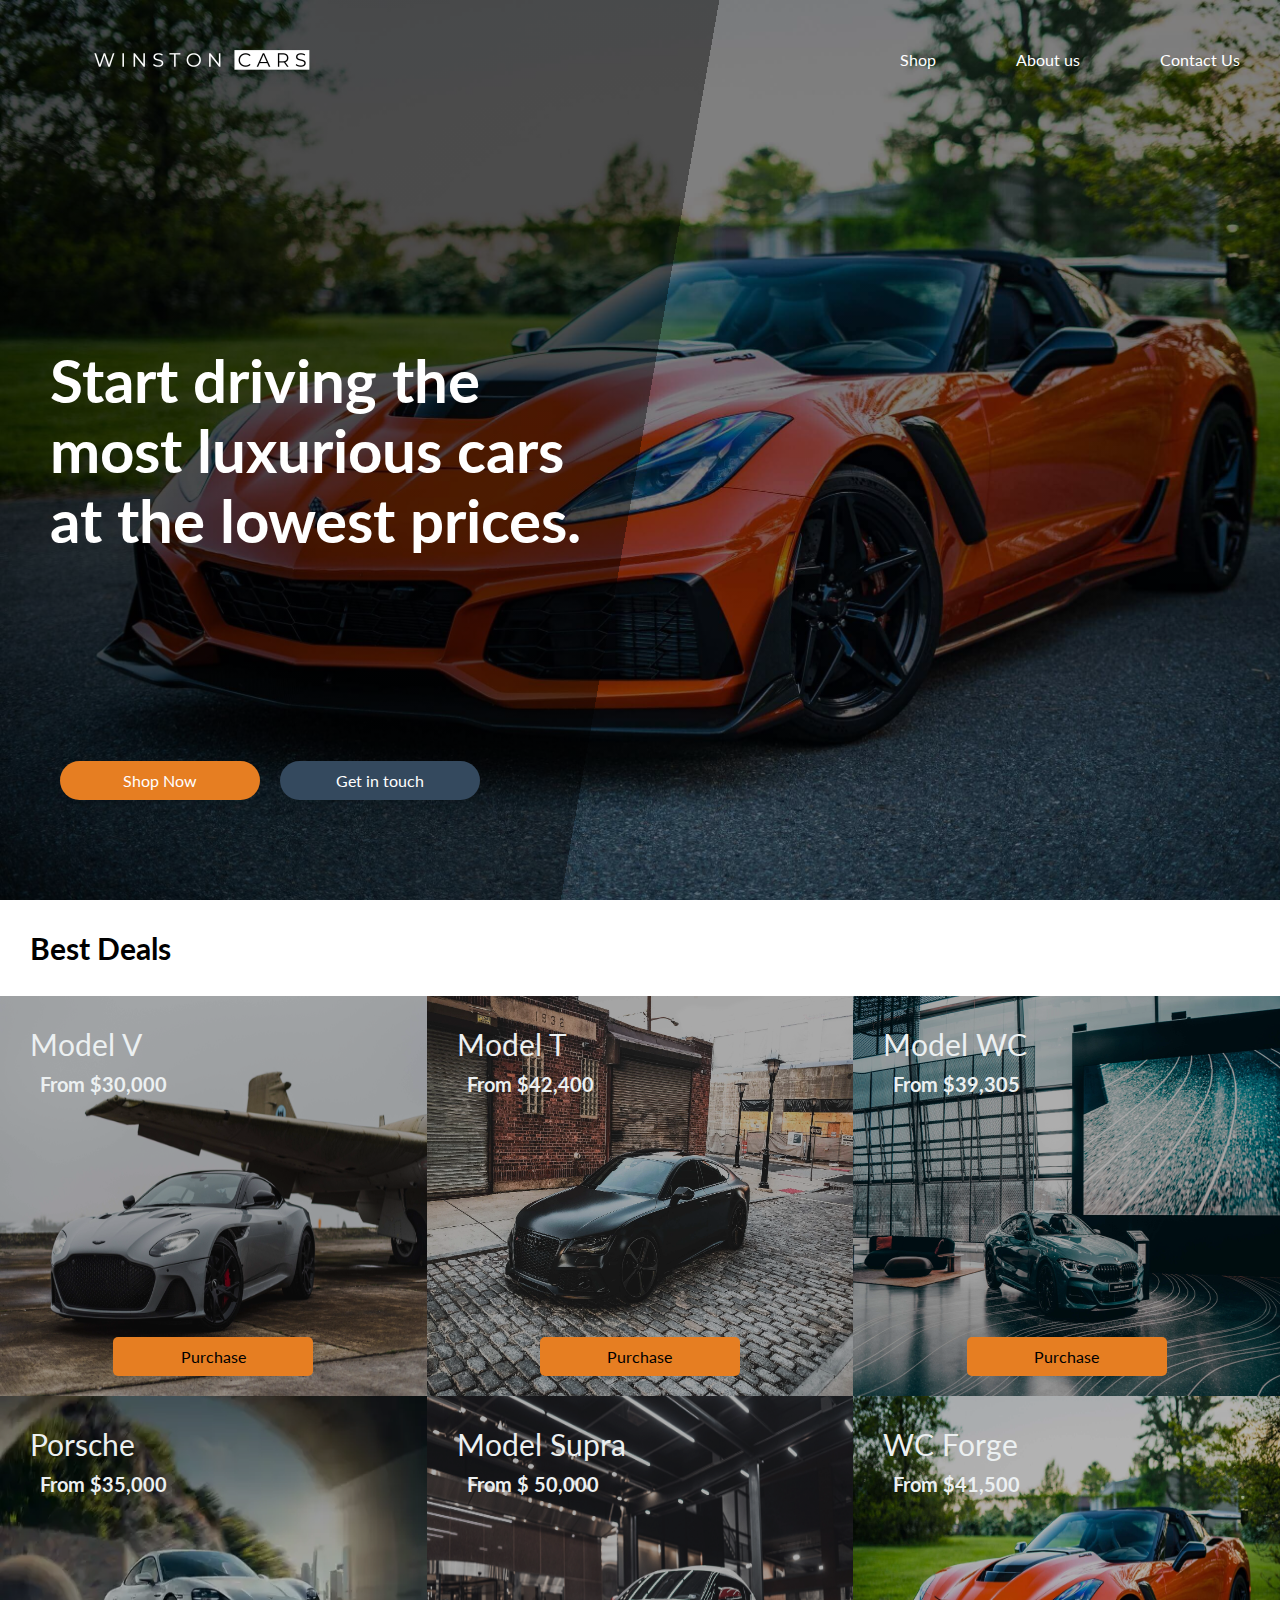
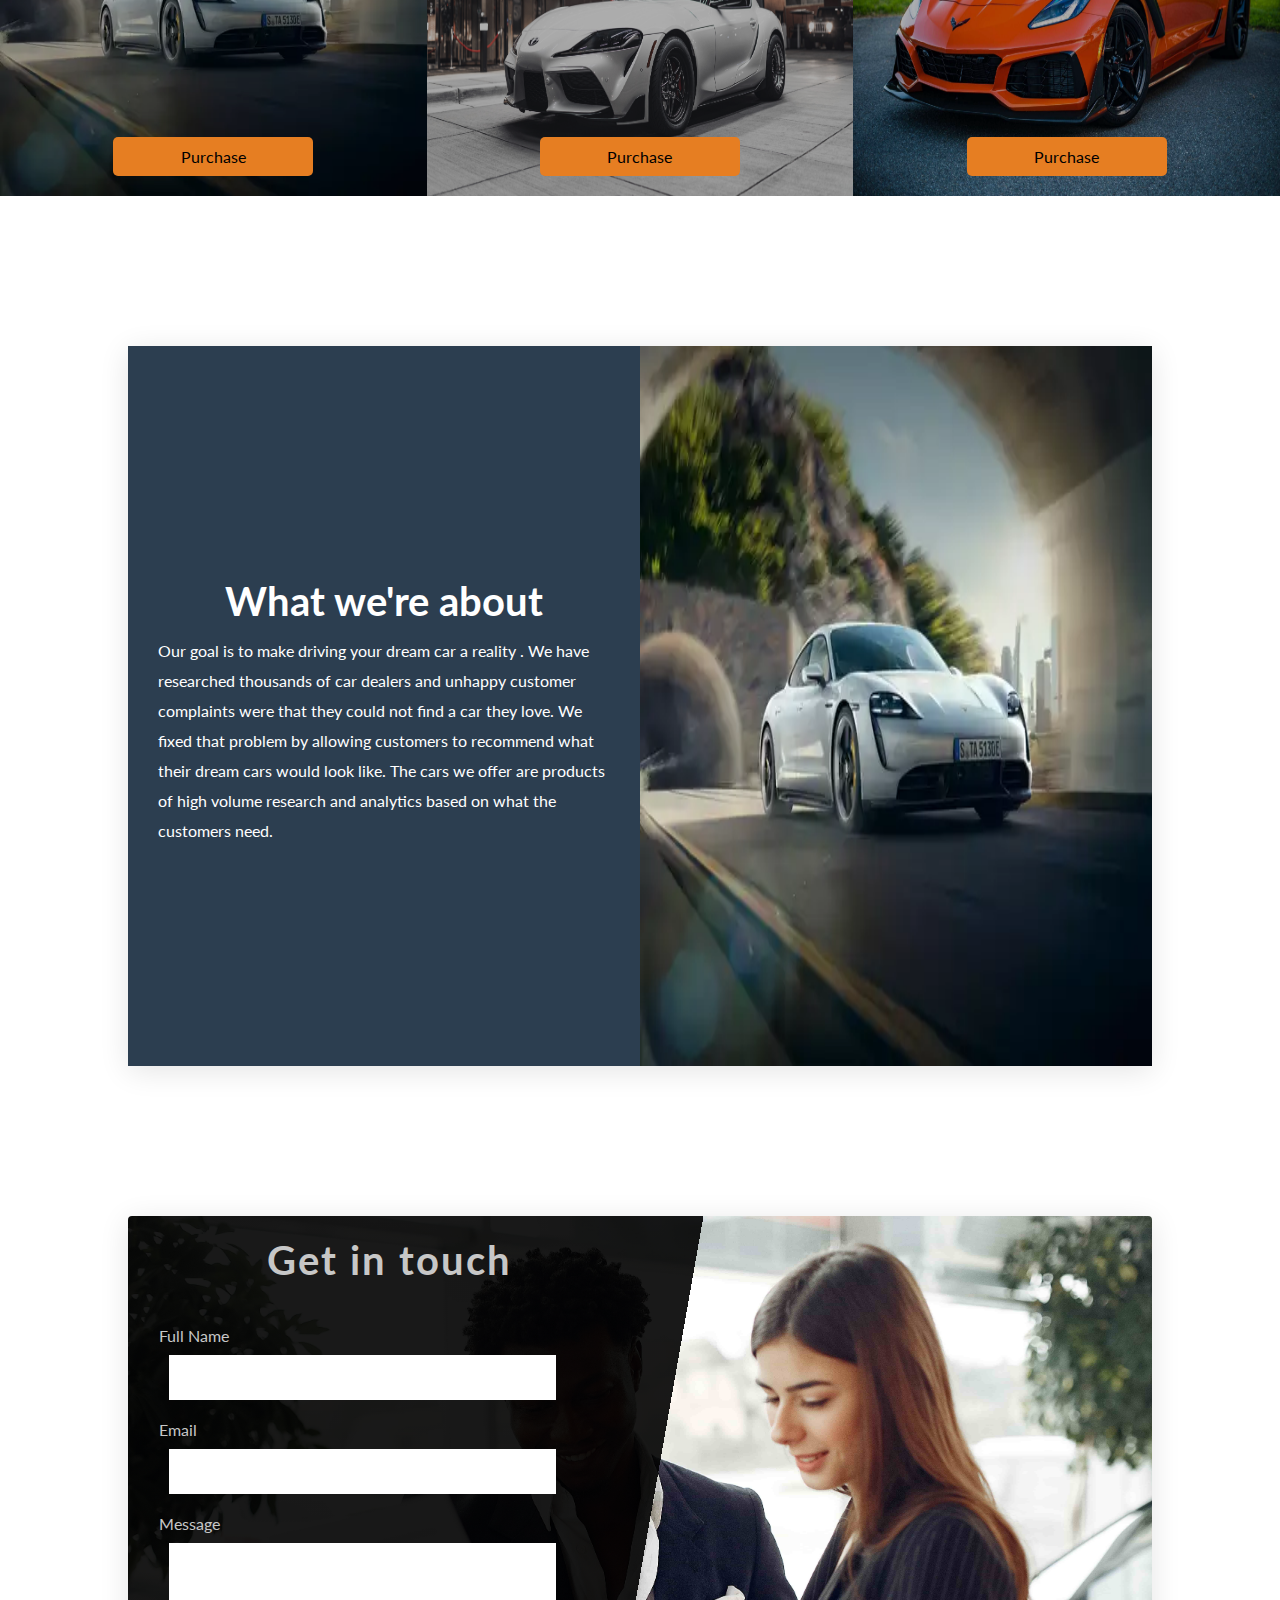
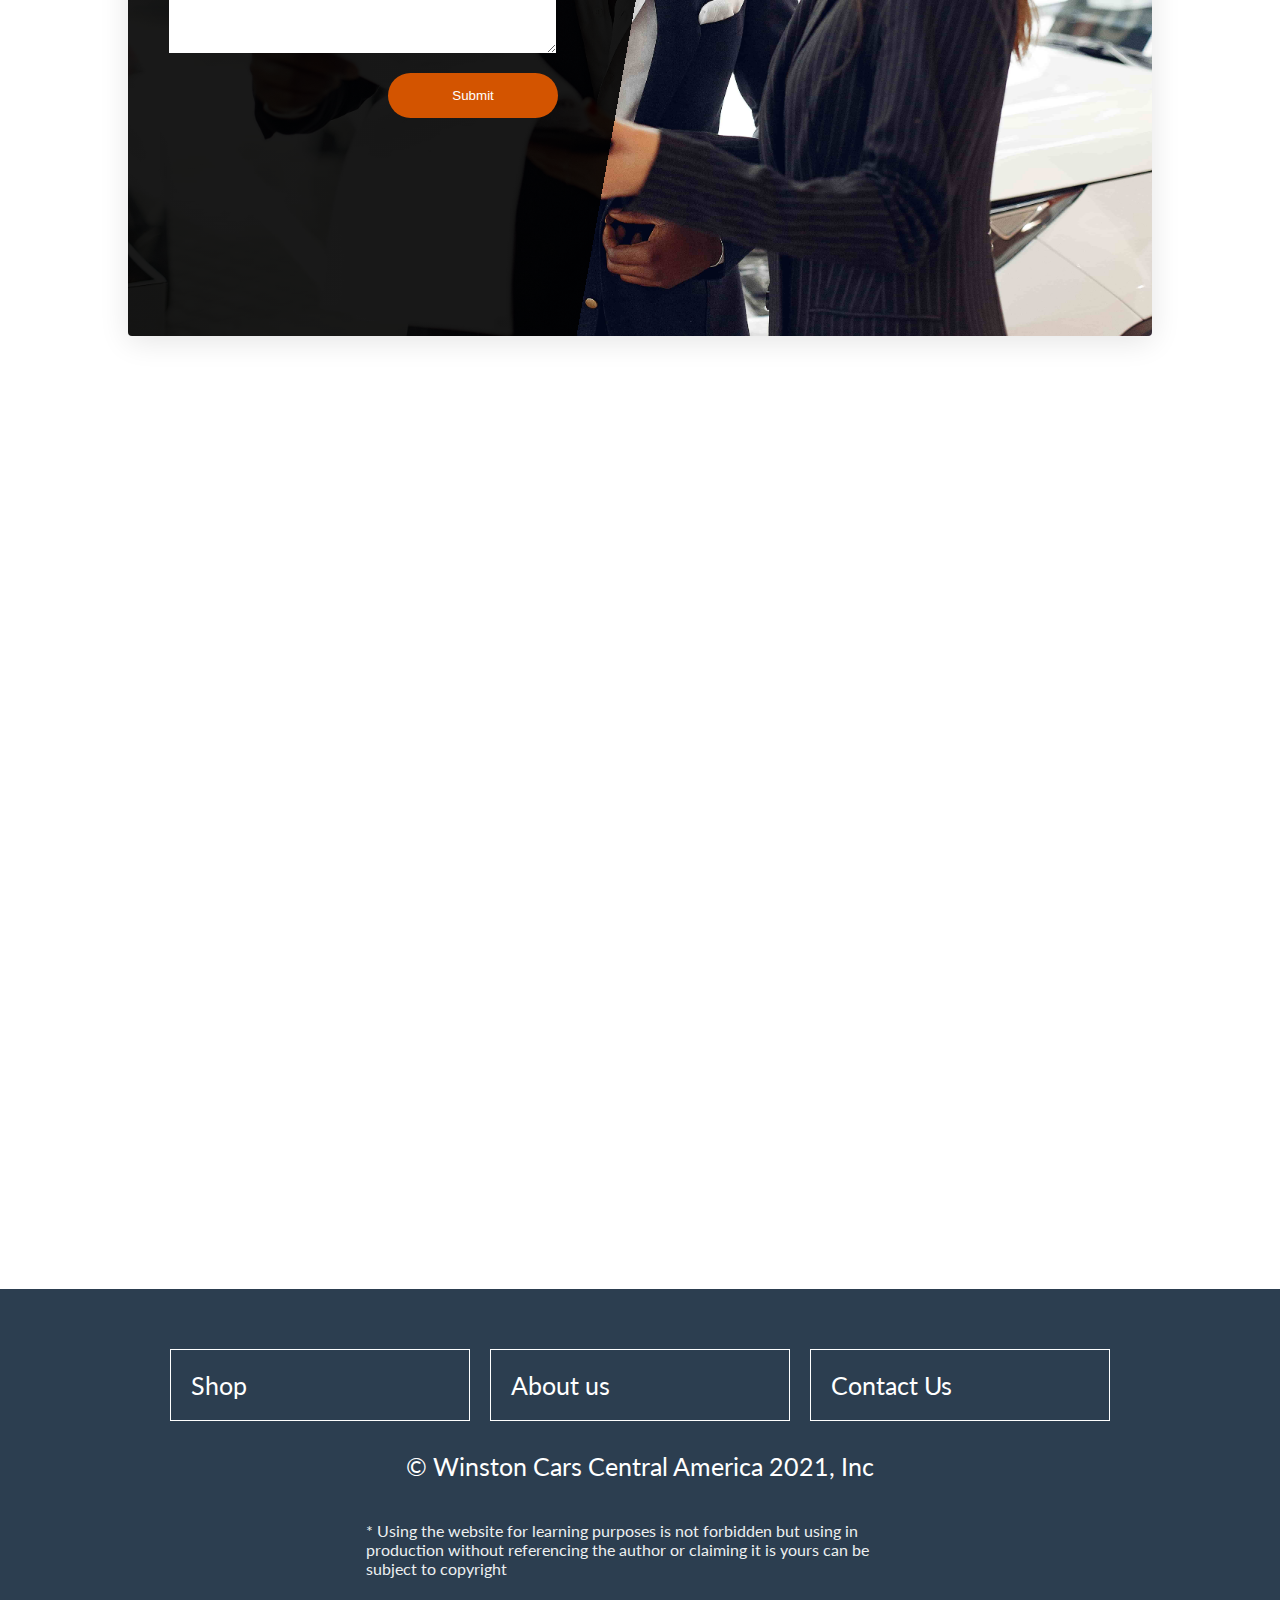
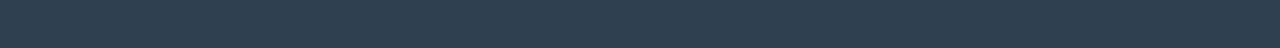
==== index.html @ 555996c9 "Checking if lazy loading images improve performance score" ====
<!DOCTYPE html>
<html lang="en">

<head>
    <meta charset="UTF-8">
    <meta http-equiv="X-UA-Compatible" content="IE=edge">
    <meta name="viewport" content="width=device-width, initial-scale=1.0">
    <link rel="preconnect" href="https://fonts.gstatic.com">
    <link media="print" onload="this.onload=null;this.removeAttribute('media');"
        href="https://fonts.googleapis.com/css2?family=Lato:wght@300;400;700&display=swap" rel="stylesheet">
    <link rel="icon" type="image/png" href="./img/logo.png" />

    <link preload rel="stylesheet" href="./index.css">
    <title>Winston Cars</title>
    <script defer src="./js/index.js"></script>
</head>

<body>
    <header>
        <div class="header__burger">
            <span class="header__burgerStroke"></span>
            <span class="header__burgerStroke"></span>
            <span class="header__burgerStroke"></span>
        </div>
        <img class="header__logo" src="./img/logo.png" />
        <ul class="header__navLinks">
            <li class="shop-scroll" id="shop-link">Shop</li>
            <li class="aboutus-scroll" id="aboutus-scroll">About us</li>
            <li class="contact-scroll" id="contact-us">Contact Us</li>
        </ul>
        <div class="header__contentWrapper">
            <p class="header__content">Start driving the most luxurious cars at the lowest prices.</p>
        </div>
        <div class="header__buttonsWrapper">
            <div class="shop-scroll header__button btn-shop">Shop Now</div>
            <div class=" contact-scroll header__button btn-browse-car">Get in touch</div>
        </div>
    </header>
    <main>
        <article class="shop">

            <h1 class="shop__heading">Best Deals</h1>
            <section class="shop__productWrapper">
                <figure class="shop__product shop__product-1">
                    <img src="./img/modelv-opt.jpg" />
                    <div class="util-product-content">
                        <span class="shop__product__name">model v</span>
                        <span class="shop__product__price">From $30,000</span>
                    </div>
                    <a href="./product.html?id=1">
                        <div class="shop__product__buttonWrapper">
                            <div class="shop__product__button">Purchase</div>
                        </div>
                    </a>
                </figure>
                <figure class="shop__product shop__product-2">
                    <img src="./img/modelt-opt.jpg" />
                    <div class="util-product-content">
                        <span class="shop__product__name">model t</span>
                        <span class="shop__product__price">From $42,400</span>
                    </div>
                    <a href="./product.html?id=2">
                        <div class="shop__product__buttonWrapper">
                            <div class="shop__product__button">Purchase</div>
                        </div>
                    </a>
                </figure>
                <figure class="shop__product shop__product-3">
                    <img src="./img/modelwc-opt.jpg" />
                    <div class="util-product-content">
                        <span class="shop__product__name">model WC</span>
                        <span class="shop__product__price">From $39,305</span>
                    </div>
                    <a href="./product.html?id=3">
                        <div class="shop__product__buttonWrapper">
                            <div class="shop__product__button">Purchase</div>
                        </div>
                    </a>
                </figure>
                <figure class="shop__product shop__product-4">
                    <img src="./img/taycan12-opt.jpg" />
                    <div class="util-product-content">
                        <span class="shop__product__name">porsche</span>
                        <span class="shop__product__price">From $35,000</span>
                    </div>
                    <a href="./product.html?id=4">
                        <div class="shop__product__buttonWrapper">
                            <div class="shop__product__button">Purchase</div>
                        </div>
                    </a>
                </figure>
                <figure class="shop__product shop__product-5">
                    <img src="./img/modelsupra-opt.jpg" />
                    <div class="util-product-content">
                        <span class="shop__product__name">model supra</span>
                        <span class="shop__product__price">From $ 50,000</span>
                    </div>
                    <a href="./product.html?id=5">
                        <div class="shop__product__buttonWrapper">
                            <div class="shop__product__button">Purchase</div>
                        </div>
                    </a>
                </figure>
                <figure class="shop__product shop__product-6">
                    <img src="./img/hero-image-opt.jpg" />
                    <div class="util-product-content">
                        <span class="shop__product__name">WC forge</span>
                        <span class="shop__product__price">From $41,500</span>
                    </div>
                    <a href="./product.html?id=6">
                        <div class="shop__product__buttonWrapper">
                            <div class="shop__product__button">Purchase</div>
                        </div>
                    </a>
                </figure>
            </section>
        </article>


        <article class="aboutus util-article-style">
            <div class="aboutus__contentWrapper">
                <h2 class="aboutus__contentHeading">What we're about</h2>
                <p>Our goal is to make driving your dream car a reality . We have researched thousands of car dealers
                    and unhappy customer complaints were that they could not find a car they love. We
                    fixed that problem by allowing customers to recommend what their dream cars would look like.
                    The cars we offer are products of high volume research and analytics based on what the customers
                    need.</p>
            </div>
            <div class="aboutus__imageWrapper">
                <img src="./img/taycan12-opt.jpg">
            </div>
        </article>
        <article class="contact util-article-style">
            <div class="contact__formWrapper">
                <h2>Get in touch</h2>
                <form class="form" name="contact" method="POST" data-netlify="true">
                    <div class="form__inputWrapper">
                        <label>Full Name</label>
                        <input required type="text" name="name" class="form__input" />
                    </div>
                    <div class="form__inputWrapper">
                        <label>Email</label>
                        <input required type="email" name="email" class="form__input" />
                    </div>
                    <div class="form__inputWrapper">
                        <label>Message</label>
                        <textarea required name="message" class="form__input form__inputMessage"></textarea>
                    </div>
                    <div class="form__submitWrapper">
                        <input class="form__submit" type="submit" />
                    </div>
                </form>
            </div>
        </article>
        <iframe
            data-src="https://www.google.com/maps/embed?pb=!1m18!1m12!1m3!1d988461.900613737!2d-113.10424845776956!3d14.588856861822245!2m3!1f0!2f0!3f0!3m2!1i1024!2i768!4f13.1!3m3!1m2!1s0x8f0b58c0f7680811%3A0x8dace0c7060b2570!2sCentral%20America!5e0!3m2!1sen!2sjm!4v1619848620723!5m2!1sen!2sjm"
            width="100%" height="700" style="border:0;margin: 5rem 0;" allowfullscreen="" loading="lazy"></iframe>
    </main>
    <footer class="footer">
        <article>
            <ul class="footer__navLinks">
                <li class="shop-scroll" id="shop-link-footer">Shop </li>
                <li class="aboutus-scroll" id="checkout-cars-footer">About us </li>
                <li class="contact-scroll" id="contact-us-footer">Contact Us </li>
            </ul>
            <p class="footer__copyright">&copy; Winston Cars Central America 2021, Inc</p>
            <p class="footer__warning">
                * Using the website for learning purposes is not forbidden but using in production without referencing
                the
                author or claiming it is yours can be subject to copyright
            </p>
        </article>
    </footer>
</body>

</html>
---- index.css ----
/* Variables */
:root {
  --header-shop-btn-color: rgb(230, 126, 34);
  --header-browse-btn-color: rgb(52, 73, 94);
  --header-shop-btn-color-hovered: rgba(230, 125, 34, 0.9);
  --header-browse-btn-color-hovered: rgba(52, 73, 94, 0.9);
  --shop-linear-gradient: to right, rgba(0, 0, 0, 0.6), rgba(0, 0, 0, 0.6);
}

/* Basic Setup */
*,
::before,
::after {
  padding: 0;
  margin: 0;
  box-sizing: border-box;
}
html {
  font-family: "Lato", sans-serif;
  font-size: 10px;
  overflow-x: hidden;
}
body {
  font-size: 1.6rem;
}
/* Header Styling */
header {
  position: relative;
  background-image: linear-gradient(
      to right,
      rgba(0, 0, 0, 0.7),
      rgba(0, 0, 0, 0.5)
    ),
    url("./img/hero-image-opt.jpg");
  height: 100vh;
  background-position: left;
  background-repeat: no-repeat;
  background-size: cover;
  color: #fff;
}
.burger-menu-toggled {
  flex-direction: column;
  width: 30rem;
  height: 100%;
  display: flex !important;
  background-color: #fff;
  padding: 2rem;
  height: 100%;
  position: absolute;
  right: 0;
  z-index: 2;
}
.burger-menu-toggled li {
  color: gray;
}
.burger-toggled .header__burgerStroke {
  background-color: gray;
}
.burger-toggled .header__burgerStroke:nth-child(1) {
  transform: translateY(1.1rem) rotate(40deg);
}
.burger-toggled .header__burgerStroke:nth-child(2) {
  transform: translateX(-4rem);
  opacity: 0;
}
.burger-toggled .header__burgerStroke:nth-child(3) {
  transform: translateY(-1.9rem) rotate(-43deg);
}
.header__burger {
  position: absolute;
  top: 3rem;
  right: 5rem;
  cursor: pointer;
  z-index: 3;
}
.header__burgerStroke {
  display: block;
  width: 5rem;
  height: 0.5rem;
  background-color: #fff;
  margin: 1rem;
  transition: transform 0.4s, opacity 0.4s;
  border-radius: 0.5rem;
}
.header__navLinks {
  display: none;
  justify-content: space-around;
  padding-top: 5rem;
}

li {
  list-style: none;
  cursor: pointer;
  color: #fff;
  padding: 0 4rem;
}

.header__logo {
  width: 30rem;
  height: 30rem;
  position: absolute;
  top: -9rem;
  left: 5rem;
}

.header__contentWrapper {
  position: absolute;
  left: 5rem;
  top: 50%;
  transform: translateY(-50%);
  font-weight: bold;
  font-size: 6rem;
  width: 54rem;
}
.header__content {
  line-height: 7rem;
}
.header__buttonsWrapper {
  position: absolute;
  bottom: 10rem;
  display: flex;
  justify-content: center;
  left: 5rem;
}
.header__button {
  padding: 1rem;
  border-radius: 5rem;
  width: 20rem;
  text-align: center;
  cursor: pointer;
  margin: 0 1rem;
  transition: background-color 400ms;
}
.btn-shop {
  background-color: var(--header-shop-btn-color);
}

.btn-browse-car {
  background-color: var(--header-browse-btn-color);
}
.btn-shop:hover {
  background-color: var(--header-shop-btn-color-hovered);
}
.btn-browse-car:hover {
  background-color: var(--header-browse-btn-color-hovered);
}

/* Header Media Queries */

/* Extra small devices (phones, 600px and down) */

@media (max-width: 420px) {
  .header__contentWrapper {
    width: 20rem !important;
  }
  .header__content {
    font-size: 2.5rem !important;
    line-height: 3rem !important;
  }
  .header__buttonsWrapper {
    flex-direction: column;
  }
  .header__button {
    margin: 0.7rem;
  }
  .header__logo {
    width: 20rem;
    height: 20rem;
    top: -4rem;
    left: -1rem !important;
  }
  .header__burger {
    right: 1rem;
  }
}

@media (max-width: 600px) {
  .header__contentWrapper {
    width: 35rem;
  }
  .header__content {
    font-size: 4rem;
    line-height: 5rem;
  }
  .header__button {
    width: 15rem;
    padding: 0.7rem;
  }
}

/* Small devices (portrait tablets and large phones, 600px and up) */
@media (min-width: 600px) {
  .header__content {
    font-size: 5rem;
    line-height: 6rem;
  }
}

/* Medium devices (landscape tablets, 768px and up) */
@media (min-width: 768px) {
  .header__content {
    font-size: 6rem;
    line-height: 7rem;
  }
}

/* Large devices (laptops/desktops, 992px and up) */
@media (min-width: 992px) {
  .header__burger {
    display: none;
  }
  .header__navLinks {
    display: flex;
  }
  #shop-link {
    margin-left: auto;
  }
}

/* Extra large devices (large laptops and desktops, 1200px and up) */
@media (min-width: 1200px) {
  header {
    background-image: linear-gradient(
        100deg,
        rgba(0, 0, 0, 0.7) 50%,
        rgba(0, 0, 0, 0.5) 50%
      ),
      url("./img/hero-image-opt.jpg");
  }
}

.shop__heading {
  font-size: 3rem;
  margin: 3rem;
}
.shop__productWrapper {
  display: grid;
  grid-template-columns: repeat(2, 1fr);
  grid-auto-rows: minmax(40rem, 100%);
}
.shop__product {
  position: relative;
  cursor: pointer;
  object-fit: cover;
  overflow: hidden;
  color: #ecf0f1;
}
.shop__product img {
  width: 100%;
  height: 100%;
  filter: brightness(70%);
  transition: transform 0.4s;
}
.shop__product img:hover {
  transform: scale(1.2);
}

.util-product-content {
  position: absolute;
  top: 3rem;
  left: 3rem;
}
.shop__product__name {
  text-transform: capitalize;
  font-size: 3rem;
}

.shop__product__price {
  font-size: 2rem;
  font-weight: bold;
  display: block;
  padding: 1rem;
}
.shop__product__buttonWrapper {
  position: absolute;
  width: 100%;
  bottom: 2rem;
}
.shop__product__button {
  text-align: center;
  padding: 1rem;
  border-radius: 0.5rem;
  background-color: var(--header-shop-btn-color);
  color: #000;
  width: 20rem;
  margin: 0 auto;
}
@media (max-width: 600px) {
  .shop__productWrapper {
    grid-template-columns: 1fr;
  }
}
@media (min-width: 1200px) {
  .shop__productWrapper {
    grid-template-columns: repeat(3, 1fr);
  }
}
.aboutus {
  display: flex;
}
.aboutus__contentWrapper {
  width: 50%;
  background-color: #2c3e50;
  height: 100%;
  line-height: 3rem;
  color: #fff;
  display: flex;
  flex-direction: column;
  justify-content: center;
  align-items: center;
  padding: 3rem;
}
.aboutus__contentHeading {
  font-size: 4rem;
  padding: 2rem;
}
.aboutus__imageWrapper {
  width: 50%;
  height: 100%;
}
.aboutus__imageWrapper img {
  width: 100%;
  height: 100%;
}
.contact {
  background-image: linear-gradient(
      100deg,
      rgba(0, 0, 0, 0.9) 50%,
      transparent 50%
    ),
    url("./img/contact-bg-opt.jpg");
  background-position: left;
  background-size: cover;
  background-repeat: no-repeat;
  color: rgb(199, 199, 199);
}
.contact__formWrapper {
  width: 60%;
}
.contact h2 {
  font-size: 4rem;
  letter-spacing: 0.2rem;
  text-align: center;
  height: 4rem;
  padding-top: 2rem;
  width: 85%;
}
.form {
  padding-top: 5rem;
}
.form__inputWrapper {
  width: 90%;
  margin: 2rem auto;
}
.form__input {
  width: 70%;
  padding: 1.5rem;
  display: block;
  margin: 1rem;
  border: none;
  outline: none;
}
.form__submitWrapper {
  display: flex;
  justify-content: flex-end;
  width: 70%;
}
.form__submit {
  padding: 1.5rem;
  border-radius: 5rem;
  width: 17rem;
  border: none;
  outline: none;
  cursor: pointer;
  background-color: #d35400;
  color: #fff;
}
.form__inputMessage {
  height: 11rem;
  max-width: 70%;
  max-height: 11rem;
}
@media (max-width: 900px) {
  .contact {
    width: 100%;
    background-image: linear-gradient(
        100deg,
        rgba(0, 0, 0, 0.9) 100%,
        transparent 0%
      ),
      url("./img/contact-bg-opt.jpg");
  }
  .contact__formWrapper {
    width: 100%;
    border: none;
  }
  .contact h2 {
    width: 100%;
  }
  .form__input {
    width: 90%;
    margin: 1rem auto;
  }
  .form__inputMessage {
    max-width: 100%;
  }
  .form__submitWrapper {
    width: 90%;
  }
}
.footer {
  background-color: #2c3e50;
  color: #fff;
  padding: 3rem;
}

.footer__navLinks {
  display: flex;
  font-size: 2.5rem;
  justify-content: center;
  padding: 2rem;
}
.footer__navLinks li {
  border: 1px solid;
  width: 30rem;
  margin: 1rem;
  padding: 2rem;
  background: linear-gradient(to right, white 50%, transparent 50%);
  background-size: 200% 100%;
  background-position: right bottom;
  transition: all 0.5s;
}
.footer__navLinks li:hover {
  background-position: left bottom;
  color: grey;
}
.footer__copyright {
  font-size: 2.5rem;
  text-align: center;
}
.footer__warning {
  margin: 4rem auto;
  width: 45%;
  color: #ecf0f1;
}
@media (max-width: 600px) {
  .footer__navLinks {
    flex-direction: column;
    align-items: center;
  }
}
.util-article-style {
  width: 80vw;
  height: 80vh;
  margin: 15rem auto;
  box-shadow: 0 0.5rem 3rem rgba(0, 0, 0, 0.108);
  border-radius: 0.4rem;
}
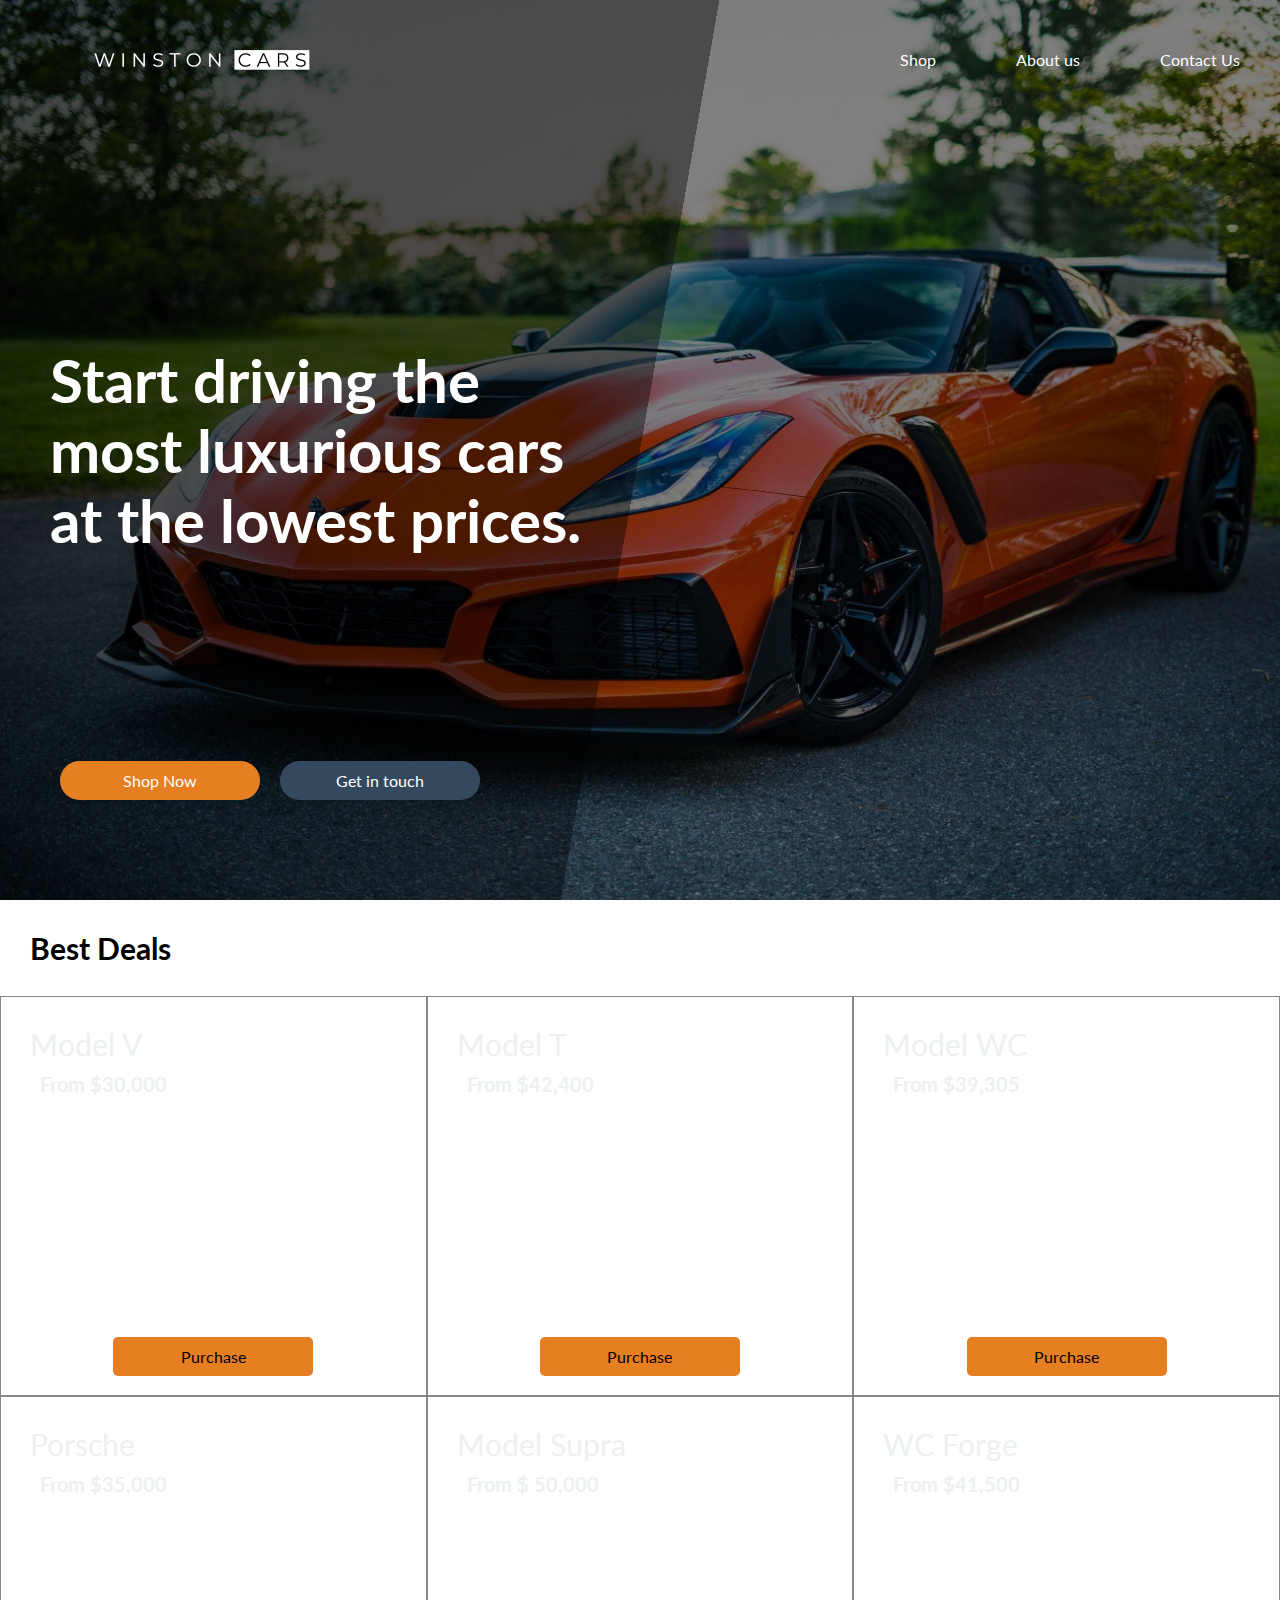
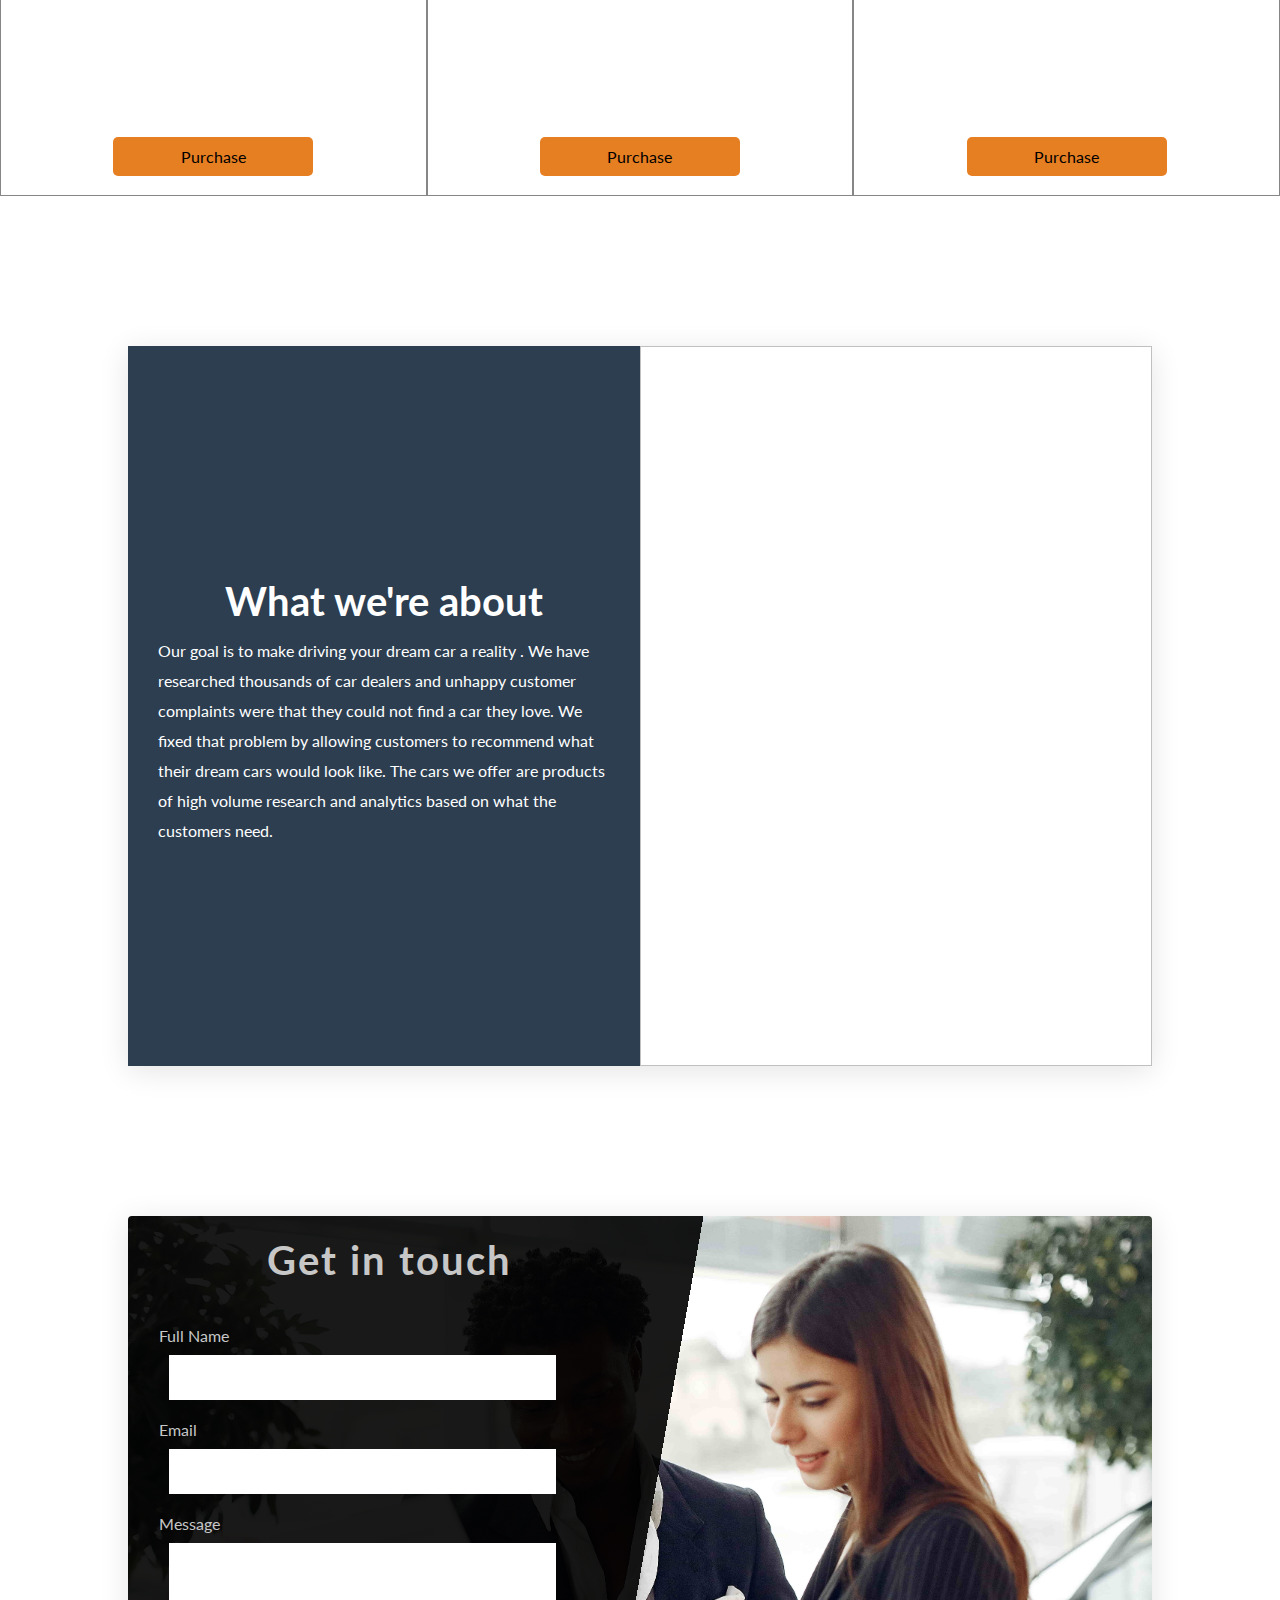
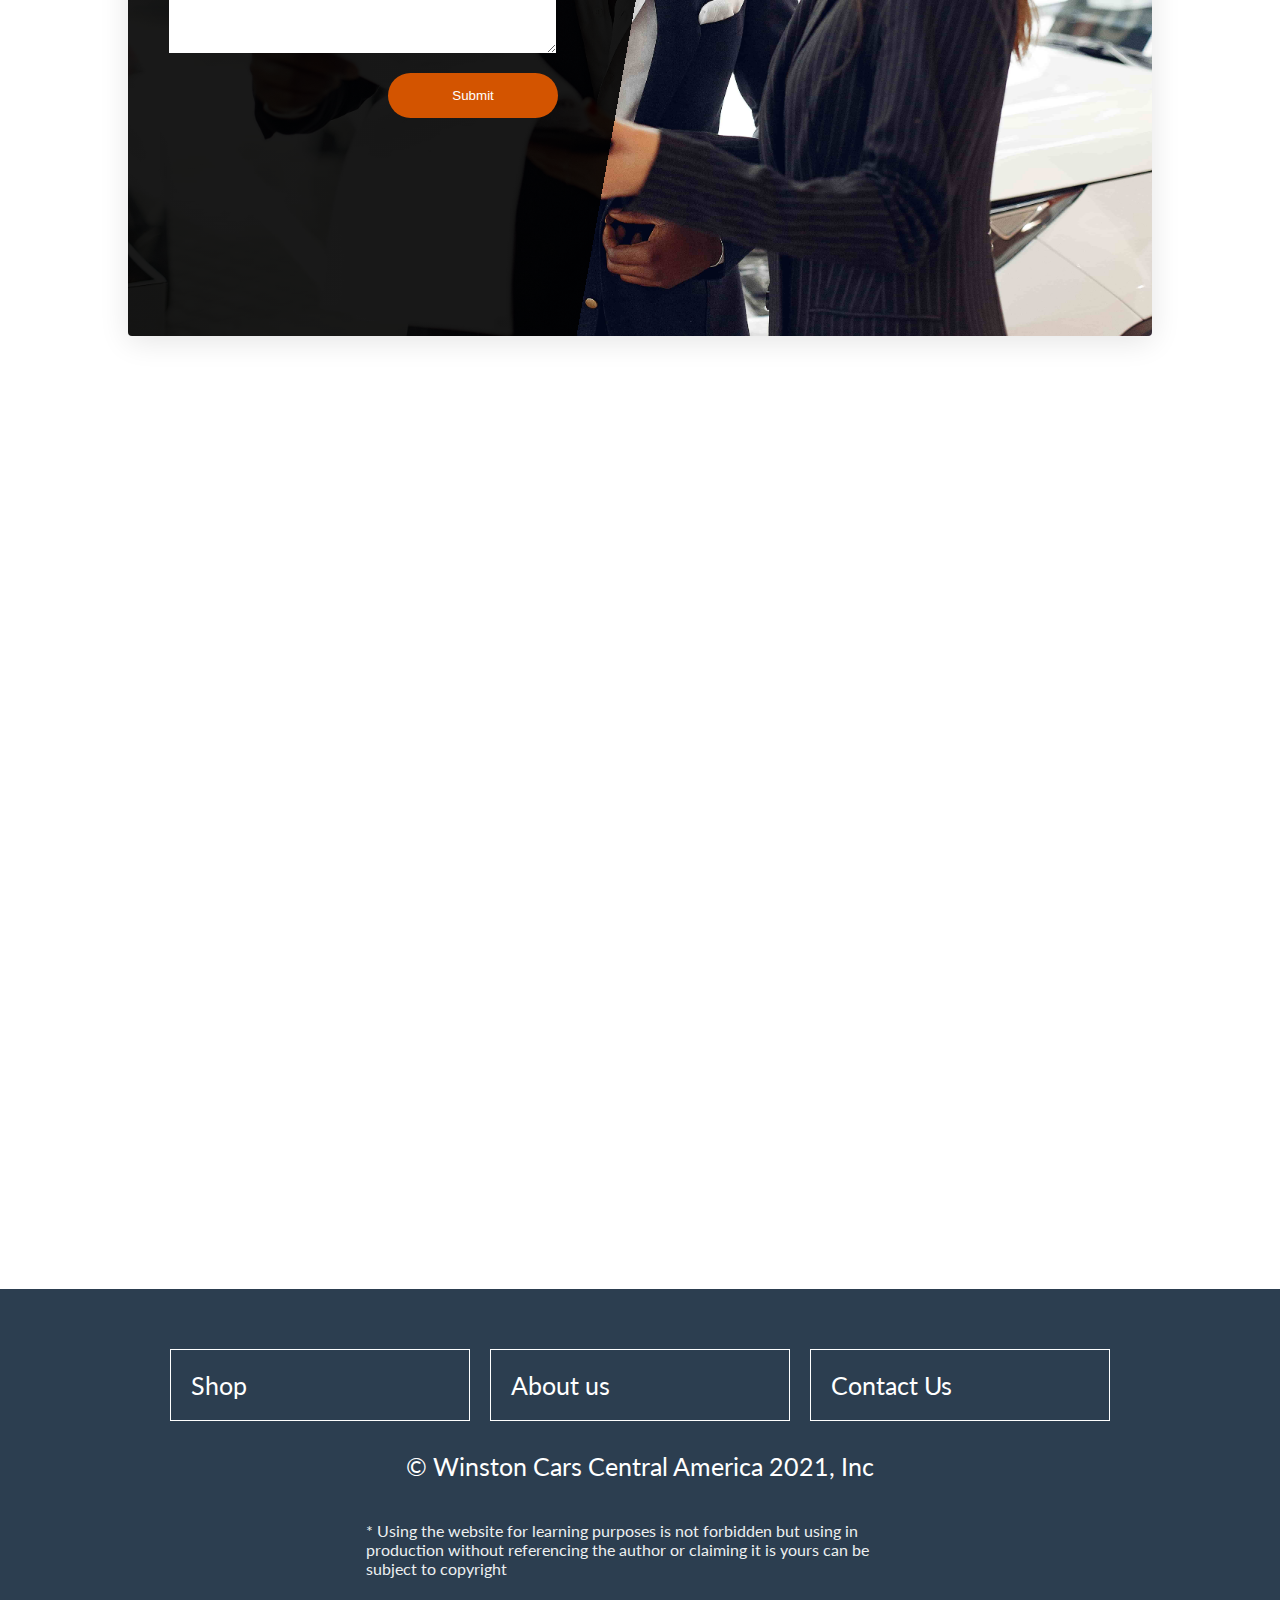
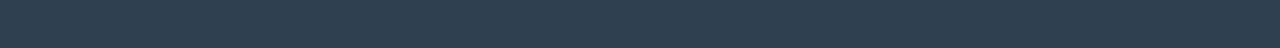
==== commit e39810cd: "Checking again" ====
--- a/index.html
+++ b/index.html
@@ -42,7 +42,7 @@
             <h1 class="shop__heading">Best Deals</h1>
             <section class="shop__productWrapper">
                 <figure class="shop__product shop__product-1">
-                    <img src="./img/modelv-opt.jpg" />
+                    <img data-src="./img/modelv-opt.jpg" />
                     <div class="util-product-content">
                         <span class="shop__product__name">model v</span>
                         <span class="shop__product__price">From $30,000</span>
@@ -54,7 +54,7 @@
                     </a>
                 </figure>
                 <figure class="shop__product shop__product-2">
-                    <img src="./img/modelt-opt.jpg" />
+                    <img data-src="./img/modelt-opt.jpg" />
                     <div class="util-product-content">
                         <span class="shop__product__name">model t</span>
                         <span class="shop__product__price">From $42,400</span>
@@ -66,7 +66,7 @@
                     </a>
                 </figure>
                 <figure class="shop__product shop__product-3">
-                    <img src="./img/modelwc-opt.jpg" />
+                    <img data-src="./img/modelwc-opt.jpg" />
                     <div class="util-product-content">
                         <span class="shop__product__name">model WC</span>
                         <span class="shop__product__price">From $39,305</span>
@@ -78,7 +78,7 @@
                     </a>
                 </figure>
                 <figure class="shop__product shop__product-4">
-                    <img src="./img/taycan12-opt.jpg" />
+                    <img data-src="./img/taycan12-opt.jpg" />
                     <div class="util-product-content">
                         <span class="shop__product__name">porsche</span>
                         <span class="shop__product__price">From $35,000</span>
@@ -90,7 +90,7 @@
                     </a>
                 </figure>
                 <figure class="shop__product shop__product-5">
-                    <img src="./img/modelsupra-opt.jpg" />
+                    <img data-src="./img/modelsupra-opt.jpg" />
                     <div class="util-product-content">
                         <span class="shop__product__name">model supra</span>
                         <span class="shop__product__price">From $ 50,000</span>
@@ -102,7 +102,7 @@
                     </a>
                 </figure>
                 <figure class="shop__product shop__product-6">
-                    <img src="./img/hero-image-opt.jpg" />
+                    <img data-src="./img/hero-image-opt.jpg" />
                     <div class="util-product-content">
                         <span class="shop__product__name">WC forge</span>
                         <span class="shop__product__price">From $41,500</span>
@@ -127,7 +127,7 @@
                     need.</p>
             </div>
             <div class="aboutus__imageWrapper">
-                <img src="./img/taycan12-opt.jpg">
+                <img data-src="./img/taycan12-opt.jpg">
             </div>
         </article>
         <article class="contact util-article-style">
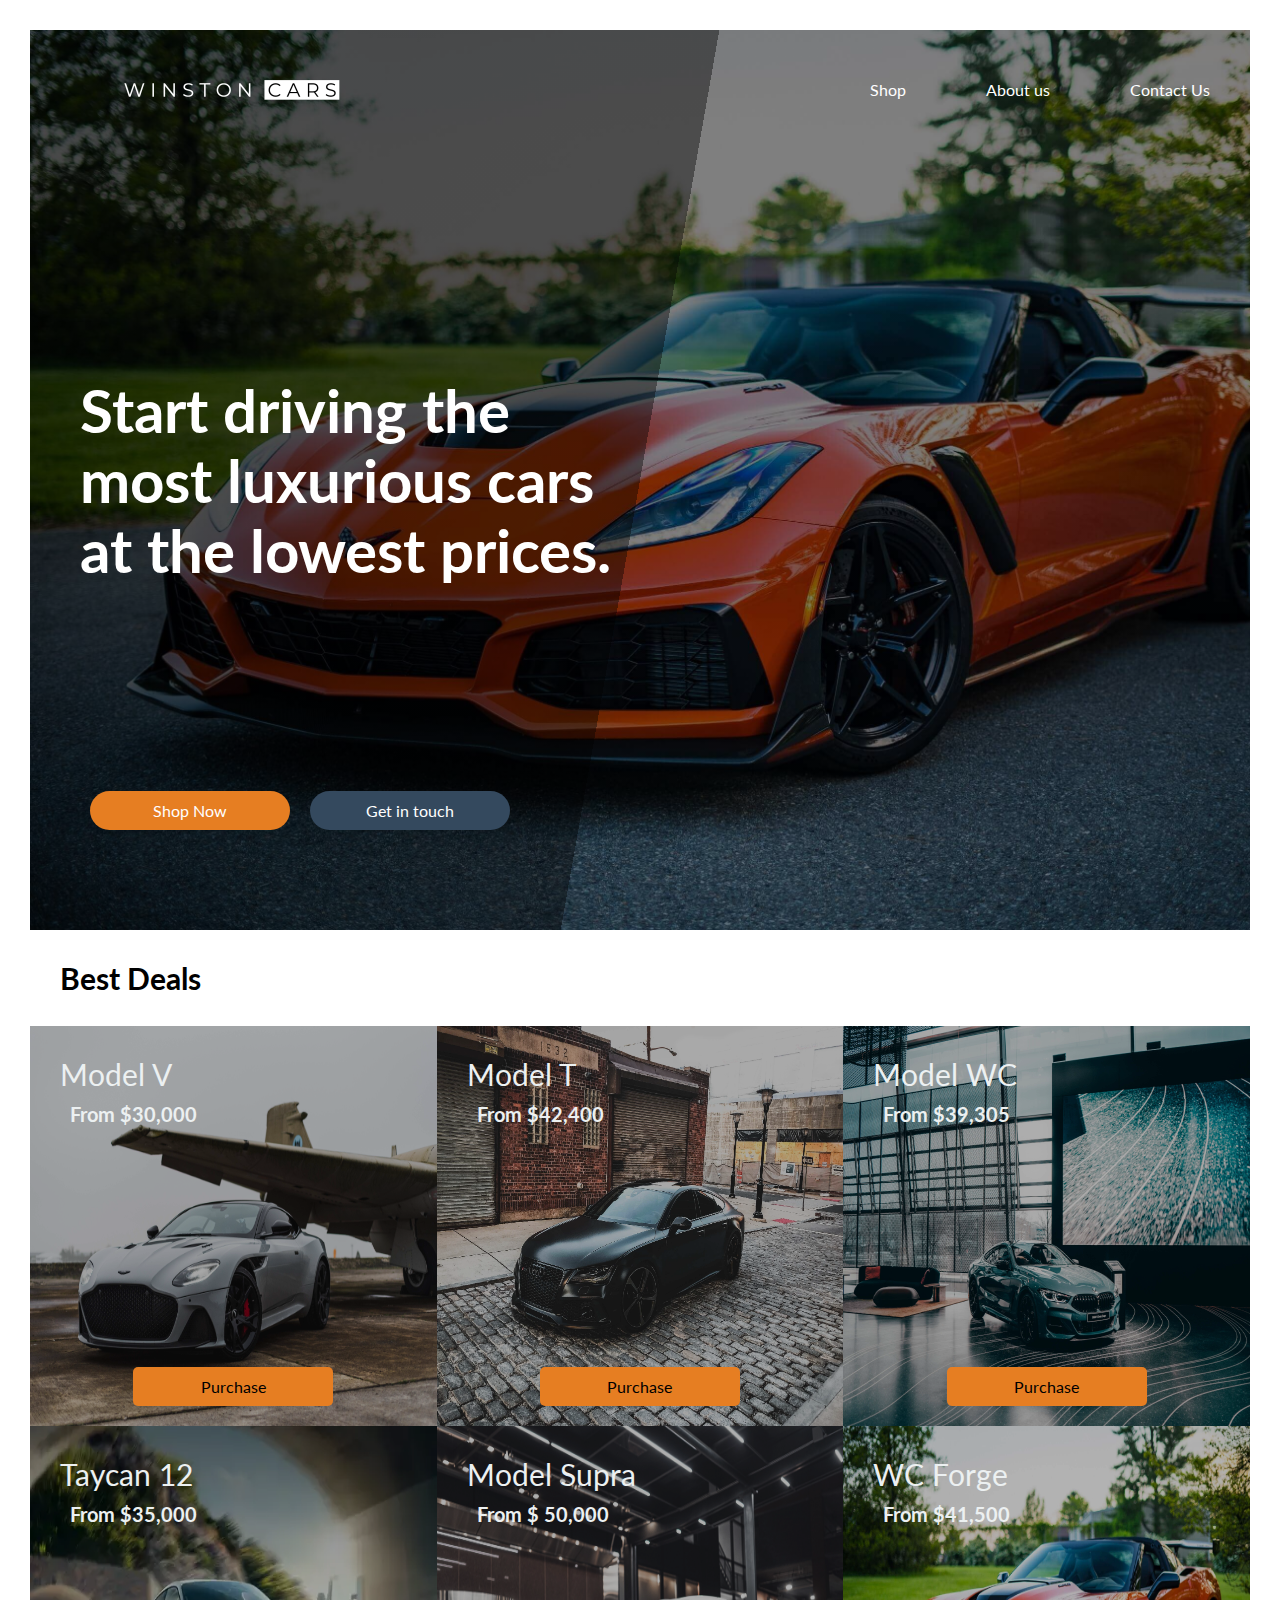
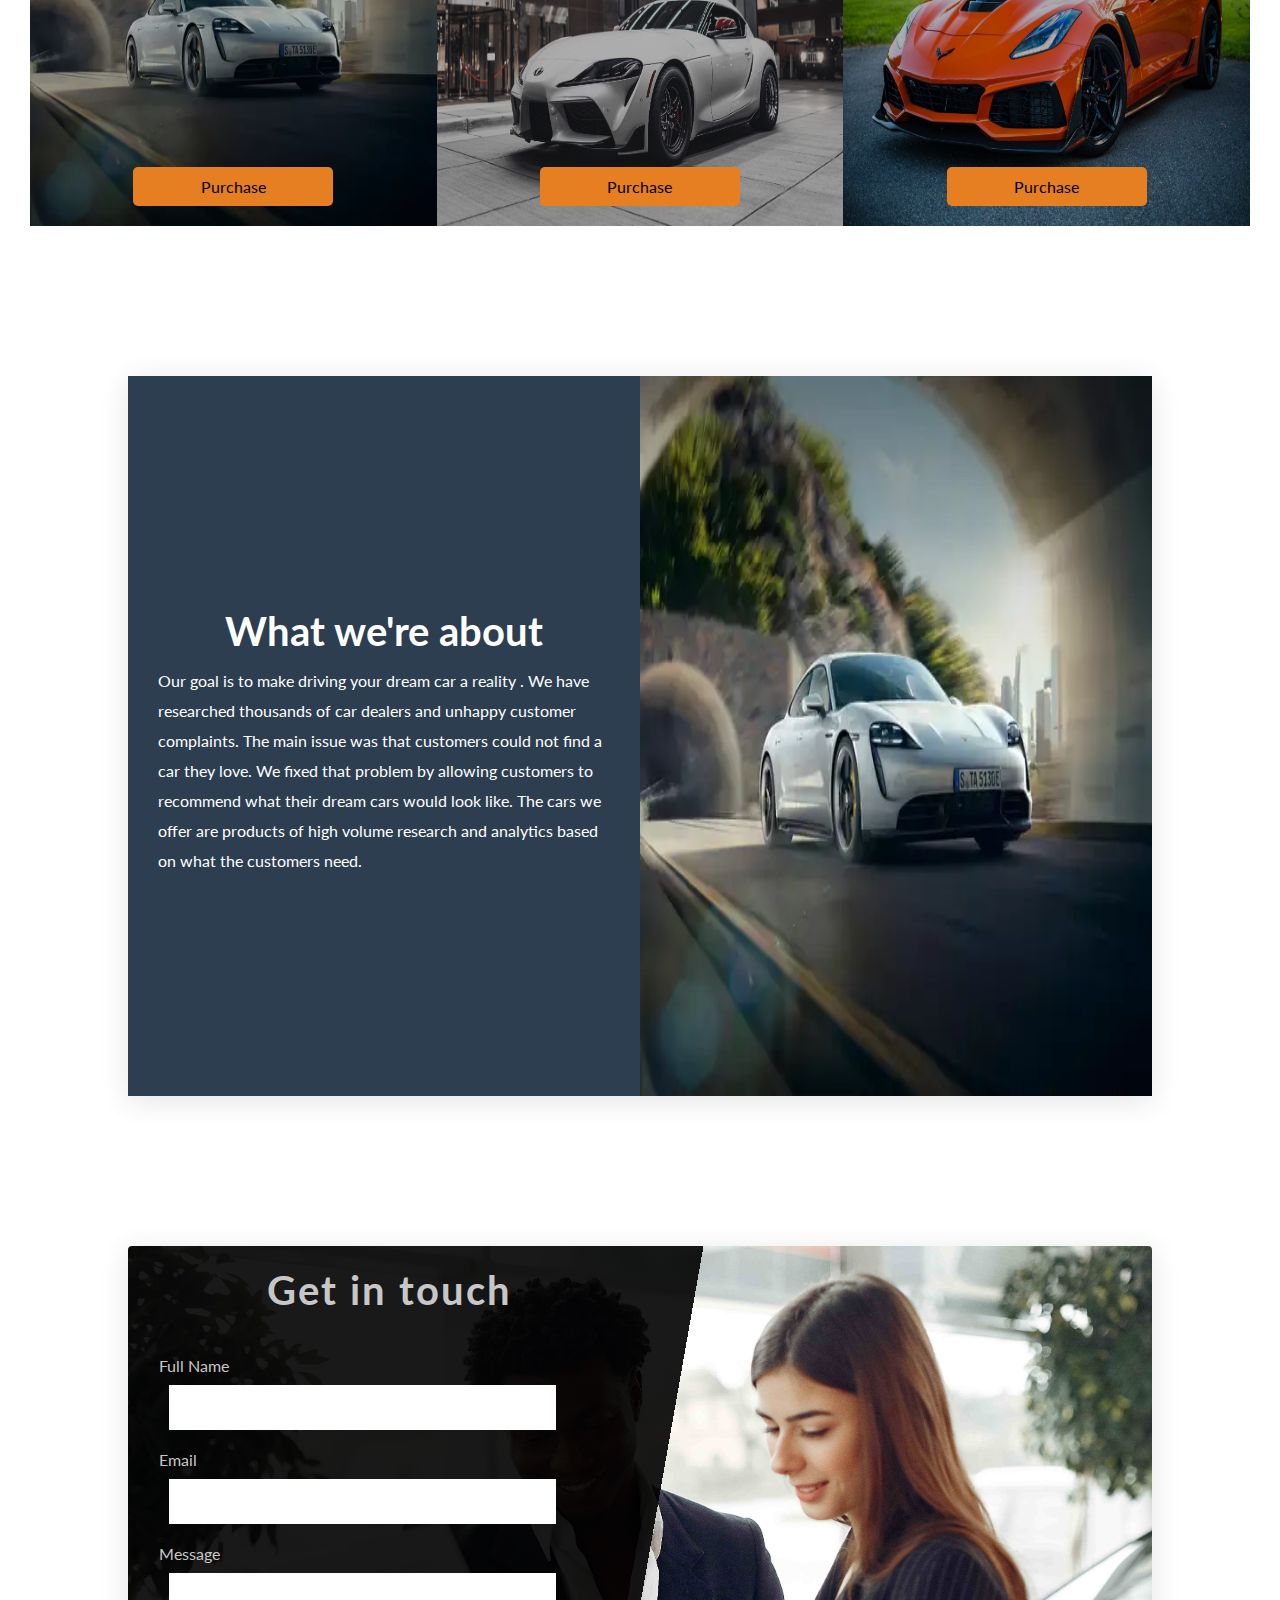
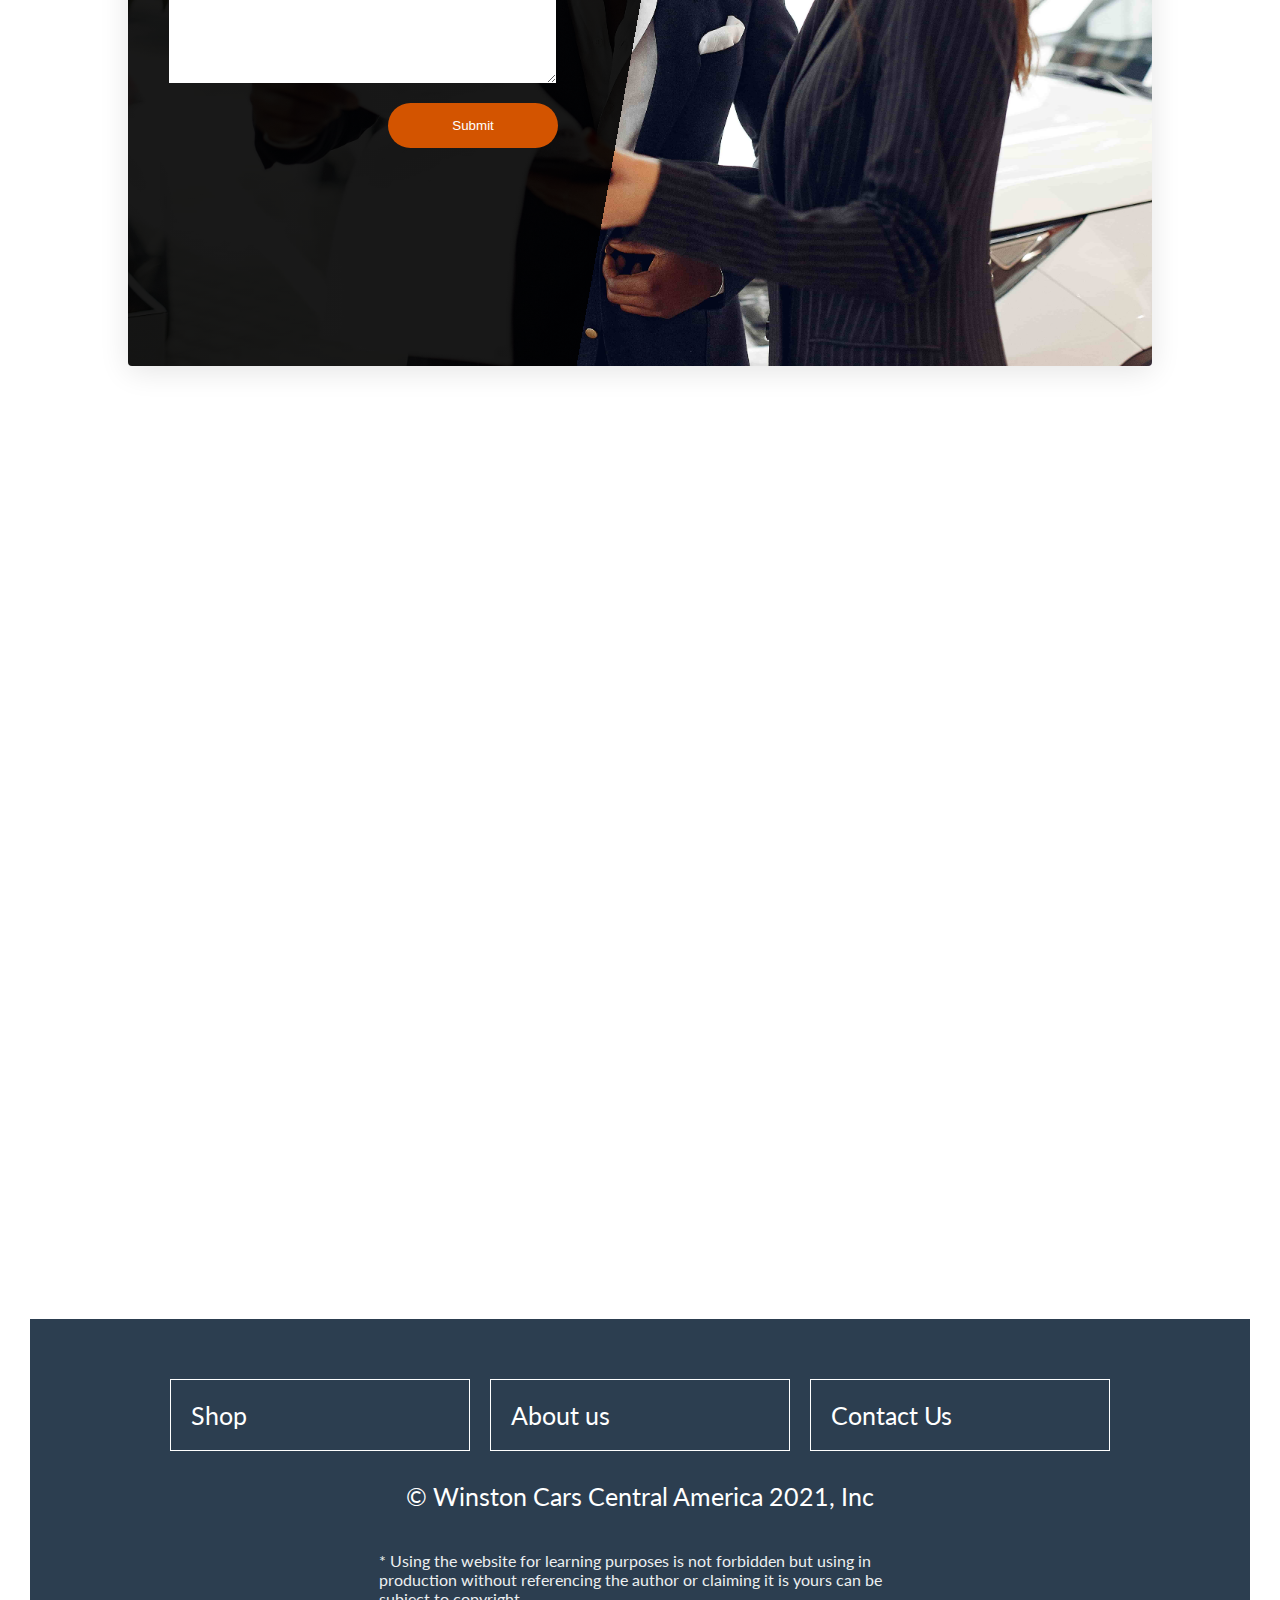
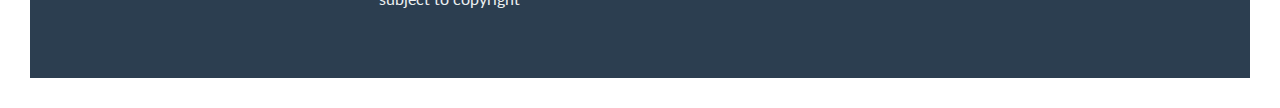
==== commit 09fc2734: "Start Loading Images on load instead of lazy loading" ====
--- a/index.html
+++ b/index.html
@@ -80,7 +80,7 @@
                 <figure class="shop__product shop__product-4">
                     <img data-src="./img/taycan12-opt.jpg" />
                     <div class="util-product-content">
-                        <span class="shop__product__name">porsche</span>
+                        <span class="shop__product__name">taycan 12</span>
                         <span class="shop__product__price">From $35,000</span>
                     </div>
                     <a href="./product.html?id=4">
@@ -121,7 +121,8 @@
             <div class="aboutus__contentWrapper">
                 <h2 class="aboutus__contentHeading">What we're about</h2>
                 <p>Our goal is to make driving your dream car a reality . We have researched thousands of car dealers
-                    and unhappy customer complaints were that they could not find a car they love. We
+                    and unhappy customer complaints. The main issue was that customers could not find a car they love.
+                    We
                     fixed that problem by allowing customers to recommend what their dream cars would look like.
                     The cars we offer are products of high volume research and analytics based on what the customers
                     need.</p>
--- a/index.css
+++ b/index.css
@@ -22,6 +22,7 @@
 }
 body {
   font-size: 1.6rem;
+  padding: 3rem;
 }
 /* Header Styling */
 header {
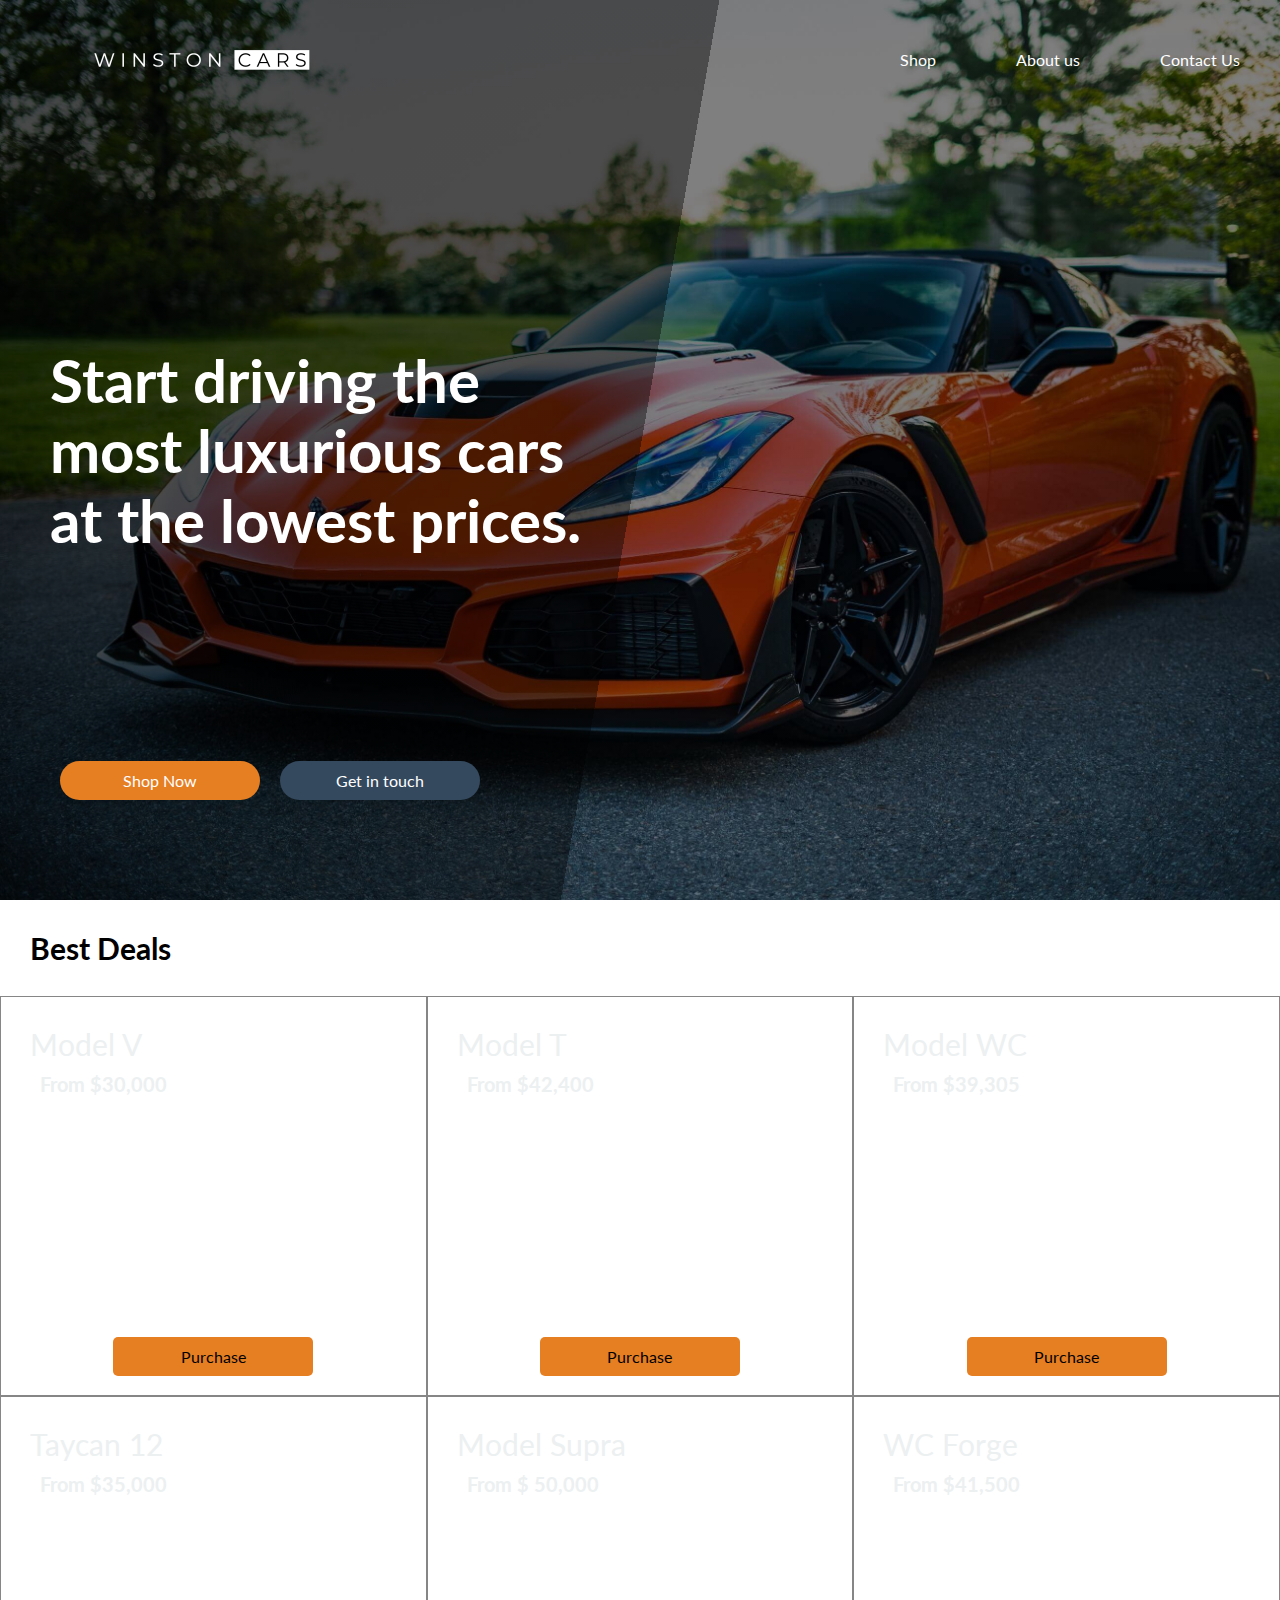
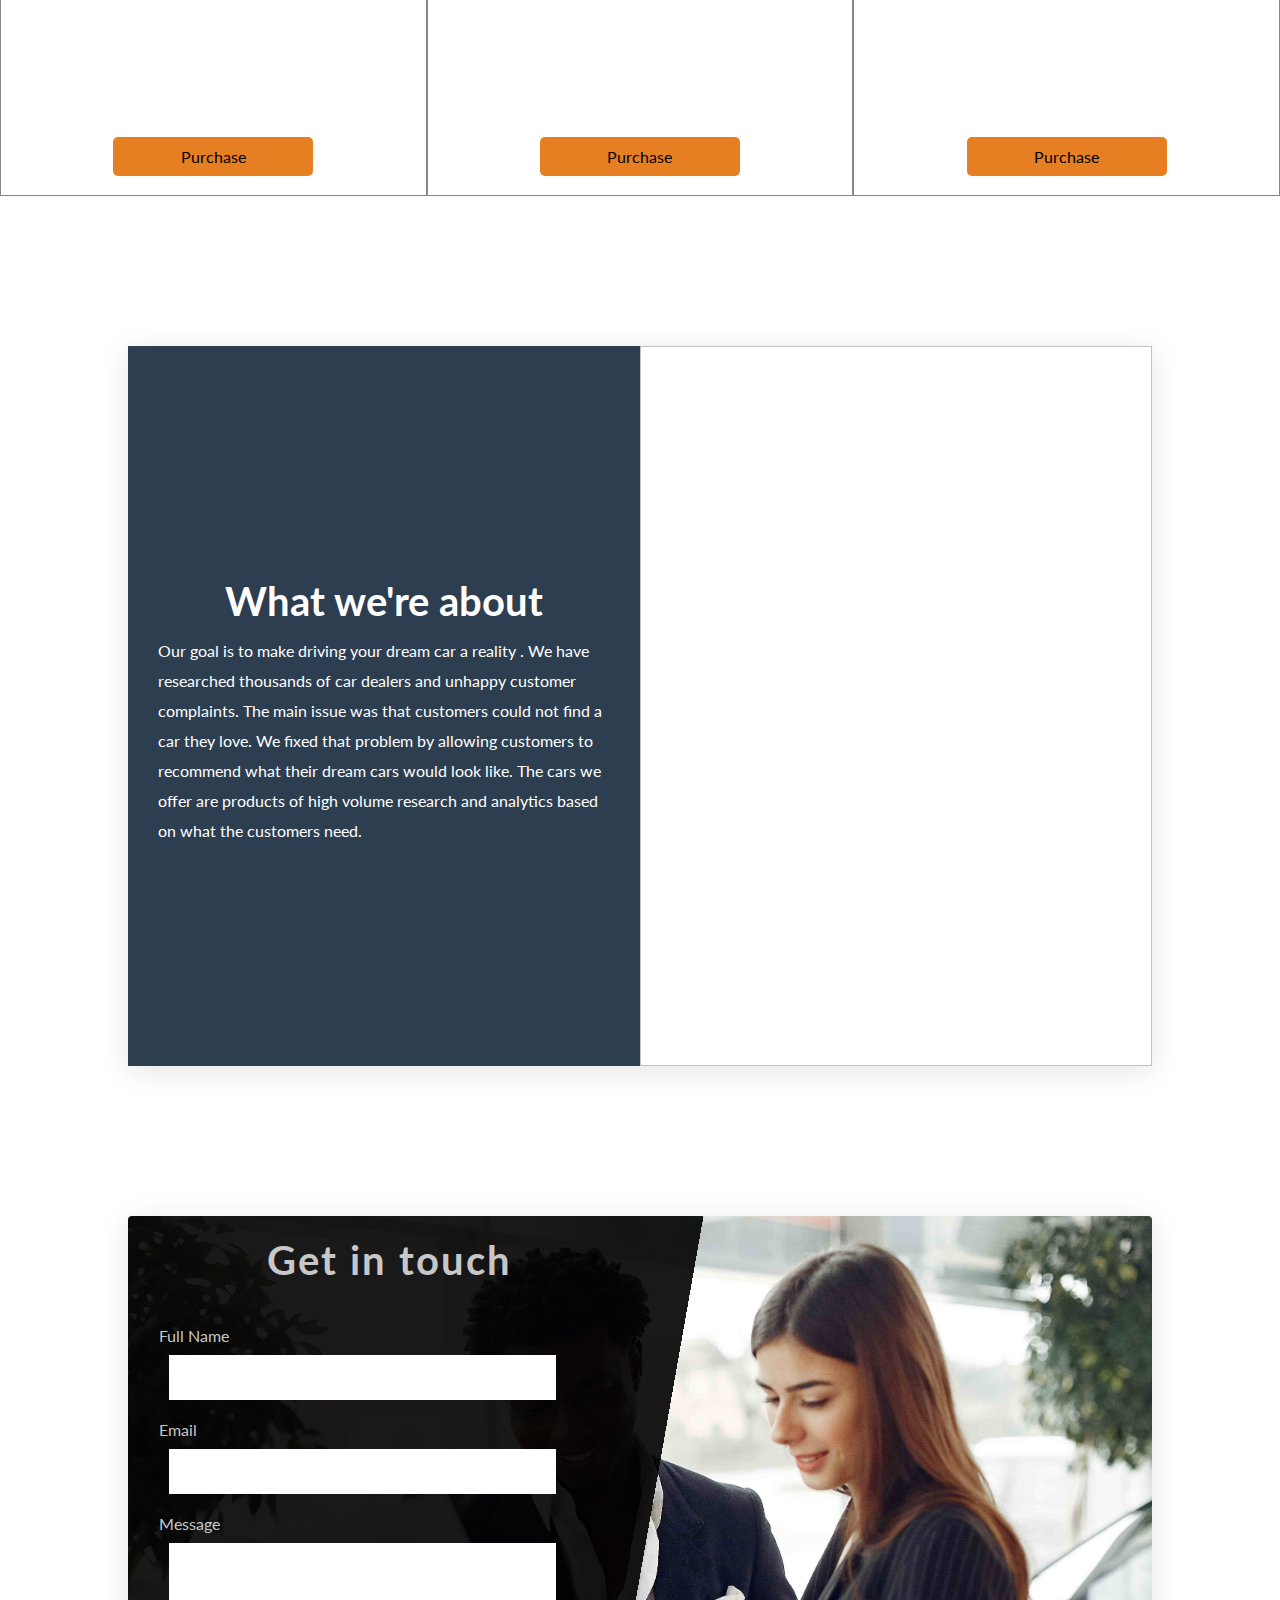
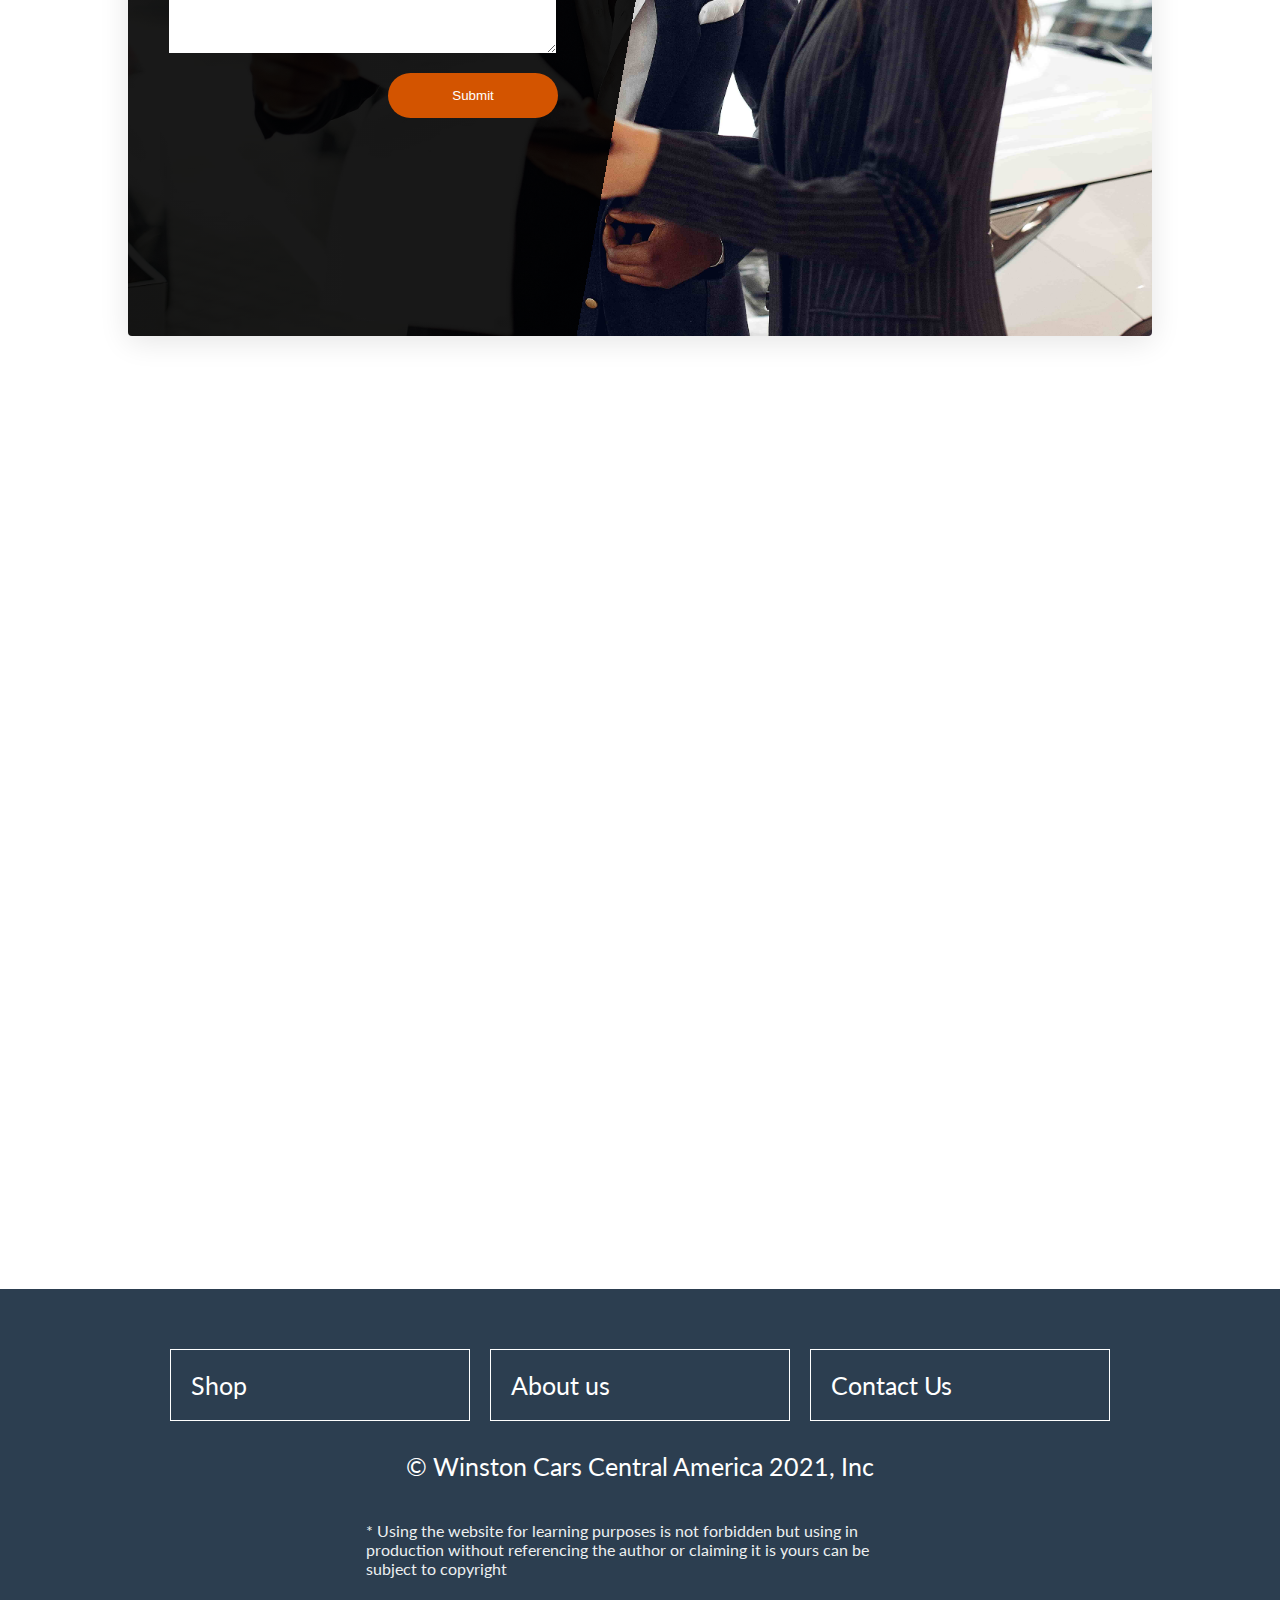
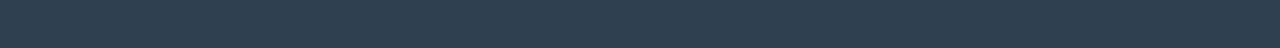
==== commit fe6edd45: "Added back lazyload" ====
--- a/index.html
+++ b/index.html
@@ -154,7 +154,7 @@
             </div>
         </article>
         <iframe
-            data-src="https://www.google.com/maps/embed?pb=!1m18!1m12!1m3!1d988461.900613737!2d-113.10424845776956!3d14.588856861822245!2m3!1f0!2f0!3f0!3m2!1i1024!2i768!4f13.1!3m3!1m2!1s0x8f0b58c0f7680811%3A0x8dace0c7060b2570!2sCentral%20America!5e0!3m2!1sen!2sjm!4v1619848620723!5m2!1sen!2sjm"
+            src="https://www.google.com/maps/embed?pb=!1m18!1m12!1m3!1d988461.900613737!2d-113.10424845776956!3d14.588856861822245!2m3!1f0!2f0!3f0!3m2!1i1024!2i768!4f13.1!3m3!1m2!1s0x8f0b58c0f7680811%3A0x8dace0c7060b2570!2sCentral%20America!5e0!3m2!1sen!2sjm!4v1619848620723!5m2!1sen!2sjm"
             width="100%" height="700" style="border:0;margin: 5rem 0;" allowfullscreen="" loading="lazy"></iframe>
     </main>
     <footer class="footer">
--- a/index.css
+++ b/index.css
@@ -22,7 +22,6 @@
 }
 body {
   font-size: 1.6rem;
-  padding: 3rem;
 }
 /* Header Styling */
 header {
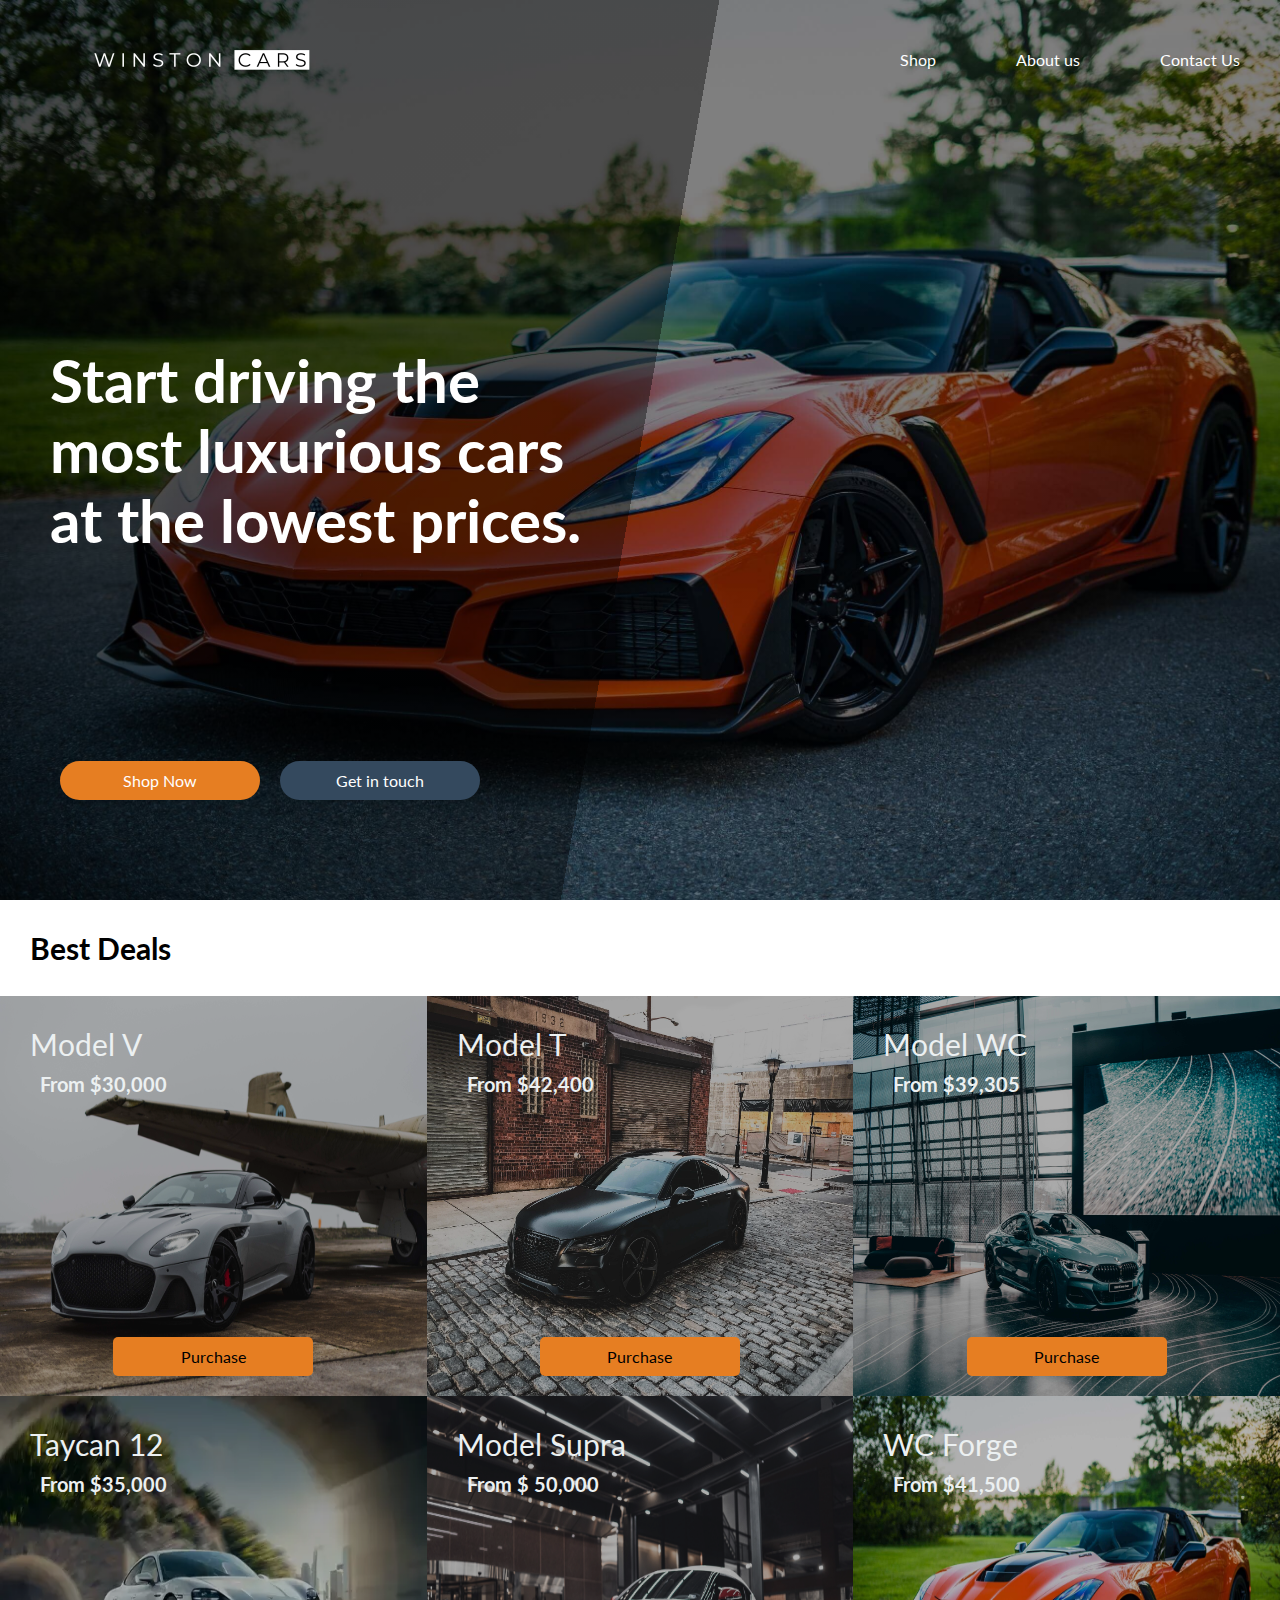
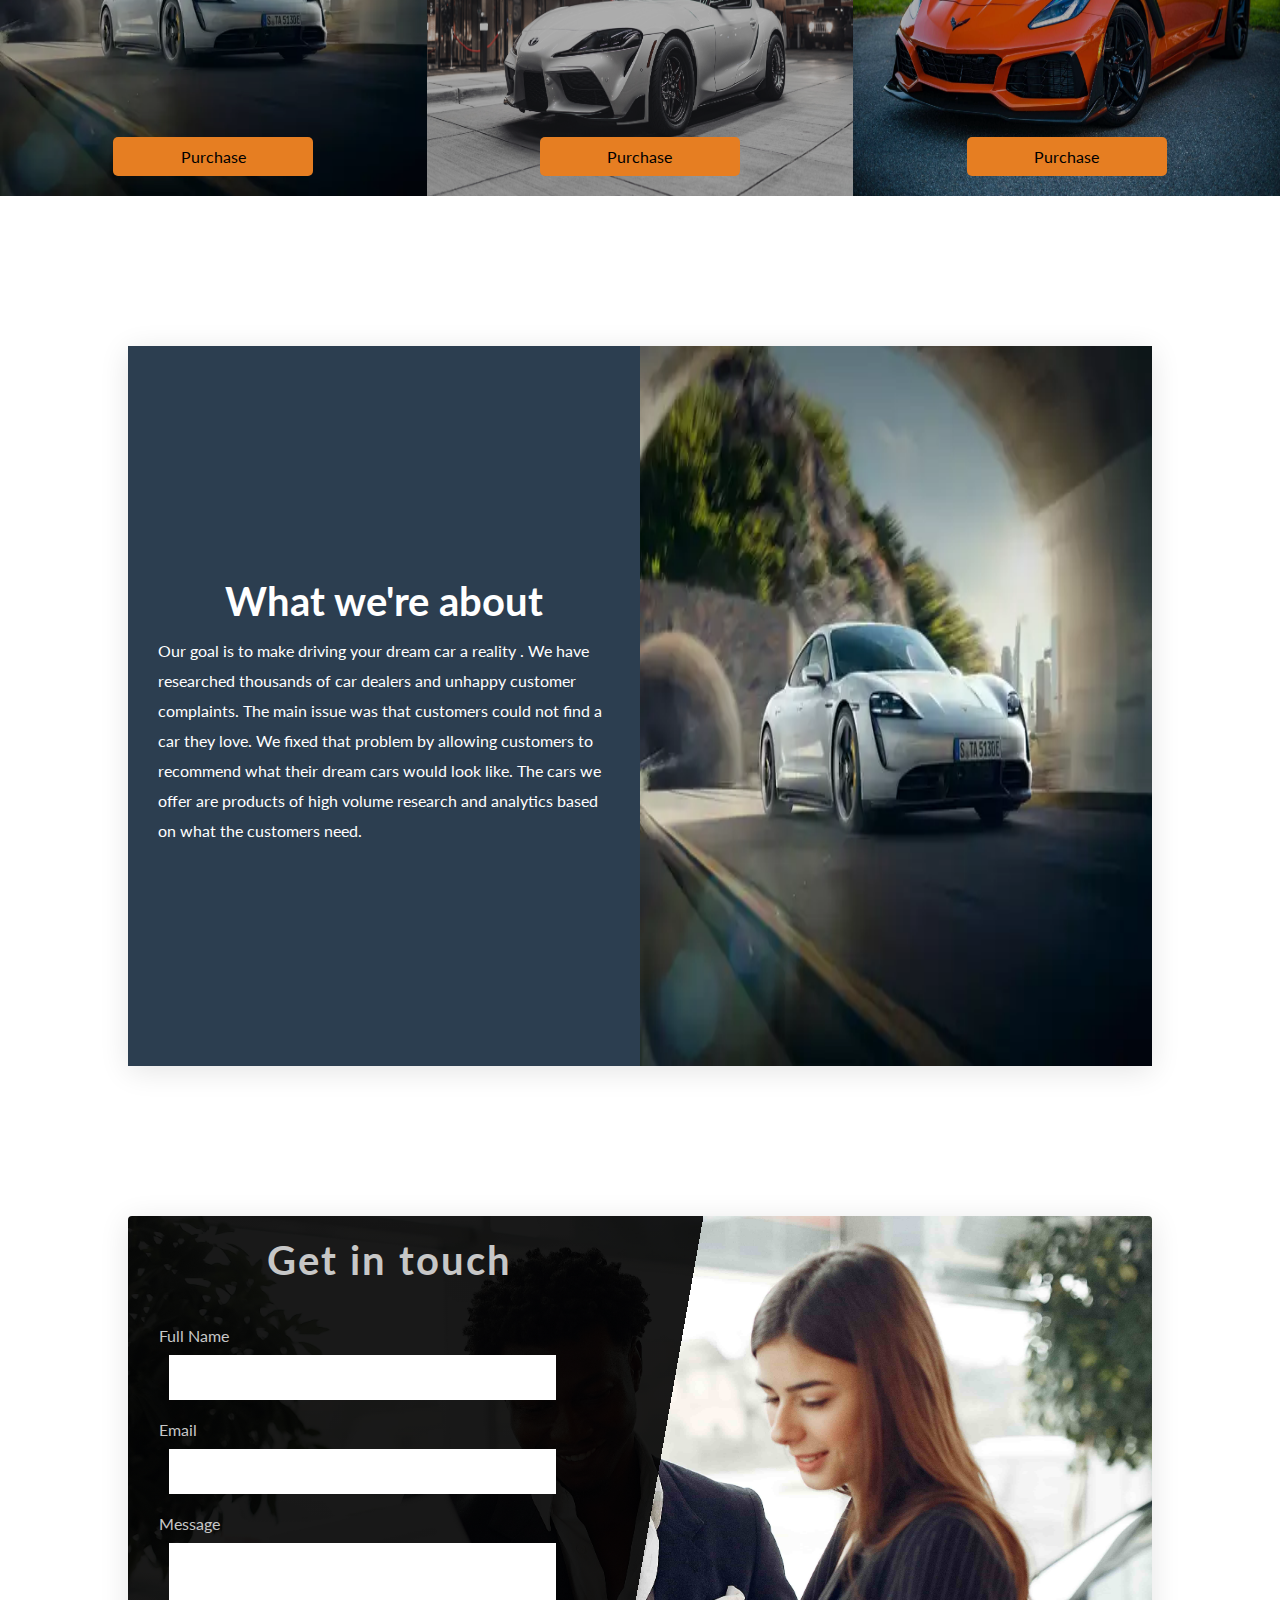
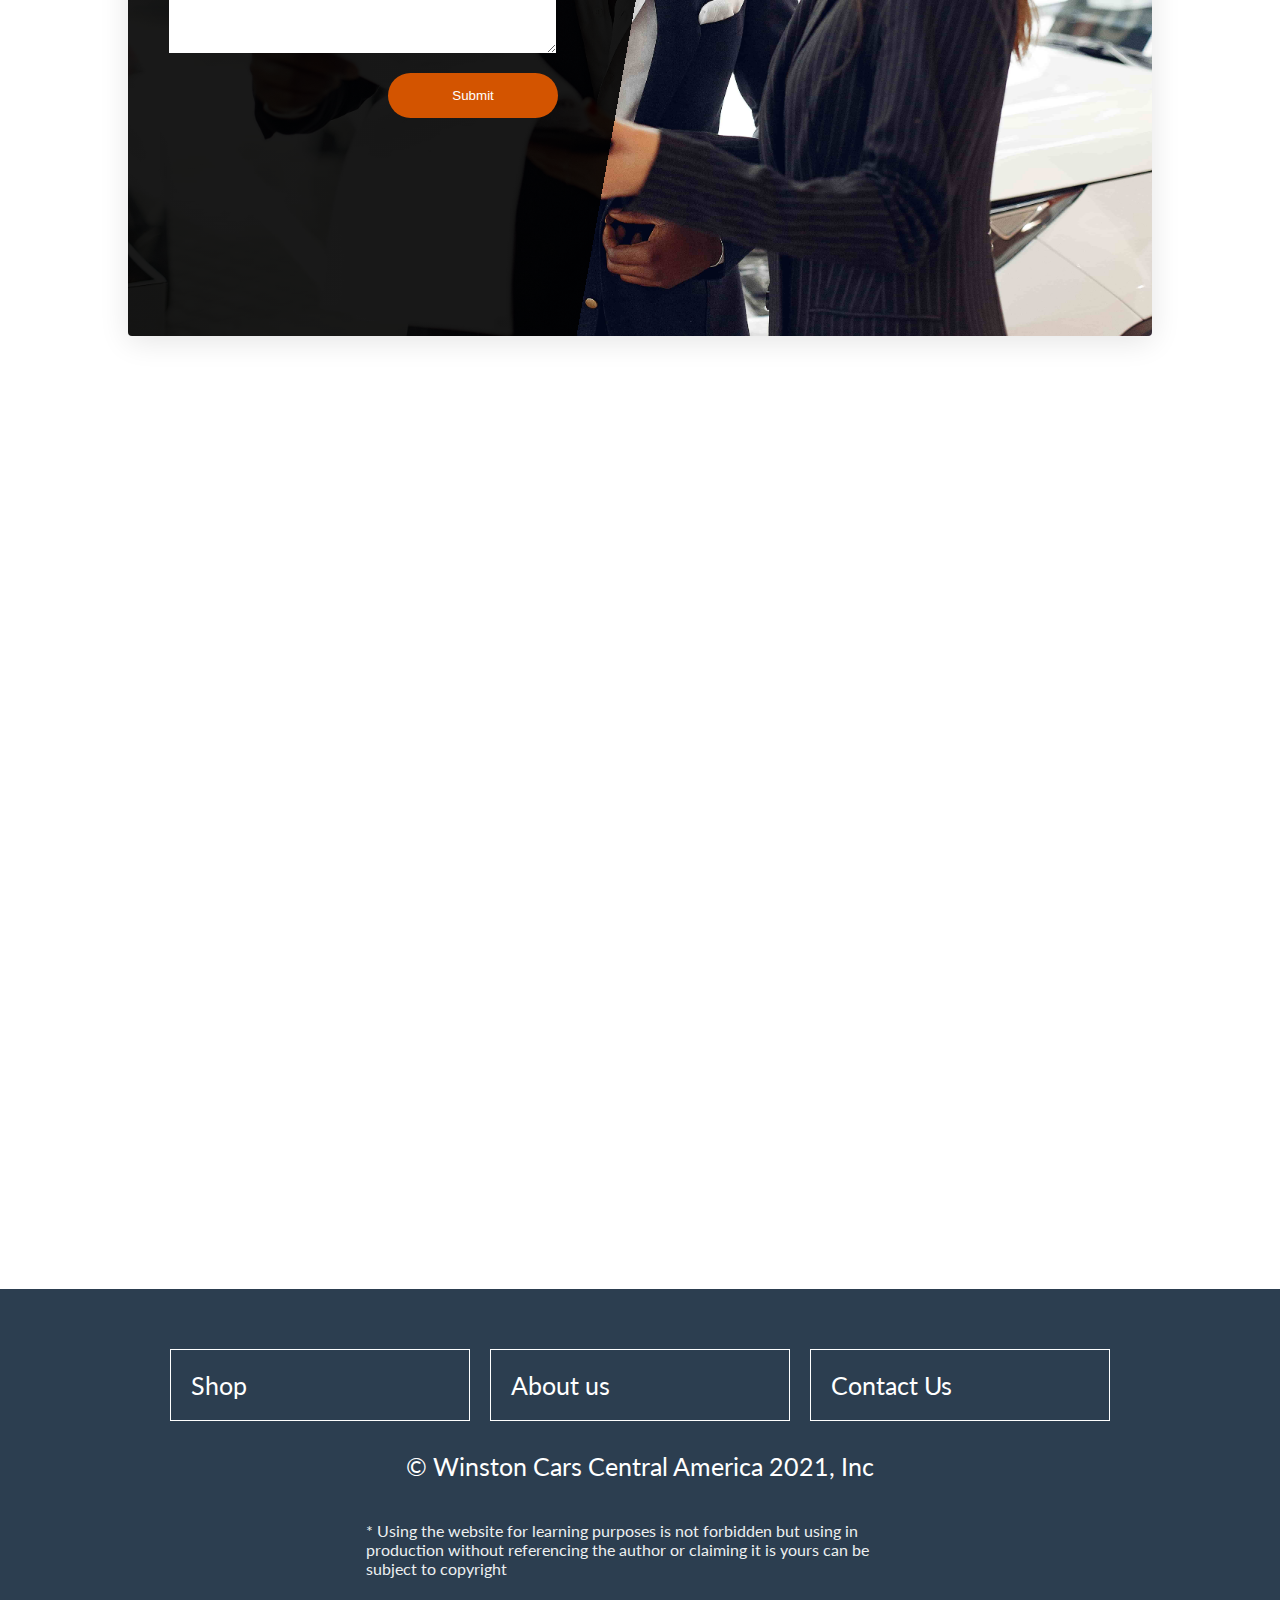
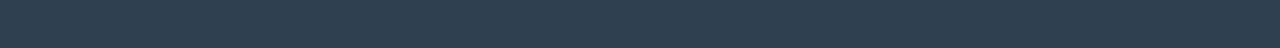
==== commit 0ba2e6da: "Temporarily removed lazyloading" ====
--- a/index.html
+++ b/index.html
@@ -10,7 +10,7 @@
         href="https://fonts.googleapis.com/css2?family=Lato:wght@300;400;700&display=swap" rel="stylesheet">
     <link rel="icon" type="image/png" href="./img/logo.png" />
 
-    <link preload rel="stylesheet" href="./index.css">
+    <link preload rel="stylesheet" href="./css/index.css">
     <title>Winston Cars</title>
     <script defer src="./js/index.js"></script>
 </head>
@@ -42,7 +42,7 @@
             <h1 class="shop__heading">Best Deals</h1>
             <section class="shop__productWrapper">
                 <figure class="shop__product shop__product-1">
-                    <img data-src="./img/modelv-opt.jpg" />
+                    <img src="./img/modelv-opt.jpg" />
                     <div class="util-product-content">
                         <span class="shop__product__name">model v</span>
                         <span class="shop__product__price">From $30,000</span>
@@ -54,7 +54,7 @@
                     </a>
                 </figure>
                 <figure class="shop__product shop__product-2">
-                    <img data-src="./img/modelt-opt.jpg" />
+                    <img src="./img/modelt-opt.jpg" />
                     <div class="util-product-content">
                         <span class="shop__product__name">model t</span>
                         <span class="shop__product__price">From $42,400</span>
@@ -66,7 +66,7 @@
                     </a>
                 </figure>
                 <figure class="shop__product shop__product-3">
-                    <img data-src="./img/modelwc-opt.jpg" />
+                    <img src="./img/modelwc-opt.jpg" />
                     <div class="util-product-content">
                         <span class="shop__product__name">model WC</span>
                         <span class="shop__product__price">From $39,305</span>
@@ -78,7 +78,7 @@
                     </a>
                 </figure>
                 <figure class="shop__product shop__product-4">
-                    <img data-src="./img/taycan12-opt.jpg" />
+                    <img src="./img/taycan12-opt.jpg" />
                     <div class="util-product-content">
                         <span class="shop__product__name">taycan 12</span>
                         <span class="shop__product__price">From $35,000</span>
@@ -90,7 +90,7 @@
                     </a>
                 </figure>
                 <figure class="shop__product shop__product-5">
-                    <img data-src="./img/modelsupra-opt.jpg" />
+                    <img src="./img/modelsupra-opt.jpg" />
                     <div class="util-product-content">
                         <span class="shop__product__name">model supra</span>
                         <span class="shop__product__price">From $ 50,000</span>
@@ -102,7 +102,7 @@
                     </a>
                 </figure>
                 <figure class="shop__product shop__product-6">
-                    <img data-src="./img/hero-image-opt.jpg" />
+                    <img src="./img/hero-image-opt.jpg" />
                     <div class="util-product-content">
                         <span class="shop__product__name">WC forge</span>
                         <span class="shop__product__price">From $41,500</span>
@@ -128,13 +128,13 @@
                     need.</p>
             </div>
             <div class="aboutus__imageWrapper">
-                <img data-src="./img/taycan12-opt.jpg">
+                <img src="./img/taycan12-opt.jpg">
             </div>
         </article>
         <article class="contact util-article-style">
             <div class="contact__formWrapper">
                 <h2>Get in touch</h2>
-                <form class="form" name="contact" method="POST" data-netlify="true">
+                <form class="form" name="contact" method="POST" netlify="true">
                     <div class="form__inputWrapper">
                         <label>Full Name</label>
                         <input required type="text" name="name" class="form__input" />
--- a/css/index.css
+++ b/css/index.css
@@ -0,0 +1,471 @@
+/* Variables */
+:root {
+  --header-shop-btn-color: rgb(230, 126, 34);
+  --header-browse-btn-color: rgb(52, 73, 94);
+  --header-shop-btn-color-hovered: rgba(230, 125, 34, 0.9);
+  --header-browse-btn-color-hovered: rgba(52, 73, 94, 0.9);
+  --shop-linear-gradient: to right, rgba(0, 0, 0, 0.6), rgba(0, 0, 0, 0.6);
+}
+
+/* Basic Setup */
+*,
+::before,
+::after {
+  padding: 0;
+  margin: 0;
+  box-sizing: border-box;
+}
+html {
+  font-family: "Lato", sans-serif;
+  font-size: 10px;
+  overflow-x: hidden;
+}
+body {
+  font-size: 1.6rem;
+}
+/* Header Styling */
+header {
+  position: relative;
+  background-image: linear-gradient(
+      to right,
+      rgba(0, 0, 0, 0.7),
+      rgba(0, 0, 0, 0.5)
+    ),
+    url("../img/hero-image-opt.jpg");
+  height: 100vh;
+  background-position: left;
+  background-repeat: no-repeat;
+  background-size: cover;
+  color: #fff;
+}
+.burger-menu-toggled {
+  flex-direction: column;
+  width: 30rem;
+  height: 100%;
+  display: flex !important;
+  background-color: #fff;
+  padding: 2rem;
+  height: 100%;
+  position: absolute;
+  right: 0;
+  z-index: 2;
+}
+.burger-menu-toggled li {
+  color: gray;
+}
+.burger-toggled .header__burgerStroke {
+  background-color: gray;
+}
+.burger-toggled .header__burgerStroke:nth-child(1) {
+  transform: translateY(1.1rem) rotate(40deg);
+}
+.burger-toggled .header__burgerStroke:nth-child(2) {
+  transform: translateX(-4rem);
+  opacity: 0;
+}
+.burger-toggled .header__burgerStroke:nth-child(3) {
+  transform: translateY(-1.9rem) rotate(-43deg);
+}
+.header__burger {
+  position: absolute;
+  top: 3rem;
+  right: 5rem;
+  cursor: pointer;
+  z-index: 3;
+}
+.header__burgerStroke {
+  display: block;
+  width: 5rem;
+  height: 0.5rem;
+  background-color: #fff;
+  margin: 1rem;
+  transition: transform 0.4s, opacity 0.4s;
+  border-radius: 0.5rem;
+}
+.header__navLinks {
+  display: none;
+  justify-content: space-around;
+  padding-top: 5rem;
+}
+
+li {
+  list-style: none;
+  cursor: pointer;
+  color: #fff;
+  padding: 0 4rem;
+}
+
+.header__logo {
+  width: 30rem;
+  height: 30rem;
+  position: absolute;
+  top: -9rem;
+  left: 5rem;
+}
+
+.header__contentWrapper {
+  position: absolute;
+  left: 5rem;
+  top: 50%;
+  transform: translateY(-50%);
+  font-weight: bold;
+  font-size: 6rem;
+  width: 54rem;
+}
+.header__content {
+  line-height: 7rem;
+}
+.header__buttonsWrapper {
+  position: absolute;
+  bottom: 10rem;
+  display: flex;
+  justify-content: center;
+  left: 5rem;
+}
+.header__button {
+  padding: 1rem;
+  border-radius: 5rem;
+  width: 20rem;
+  text-align: center;
+  cursor: pointer;
+  margin: 0 1rem;
+  transition: background-color 400ms;
+}
+.btn-shop {
+  background-color: var(--header-shop-btn-color);
+}
+
+.btn-browse-car {
+  background-color: var(--header-browse-btn-color);
+}
+.btn-shop:hover {
+  background-color: var(--header-shop-btn-color-hovered);
+}
+.btn-browse-car:hover {
+  background-color: var(--header-browse-btn-color-hovered);
+}
+
+/* Header Media Queries */
+
+/* Extra small devices (phones, 600px and down) */
+
+@media (max-width: 420px) {
+  .header__contentWrapper {
+    width: 20rem !important;
+  }
+  .header__content {
+    font-size: 2.5rem !important;
+    line-height: 3rem !important;
+  }
+  .header__buttonsWrapper {
+    flex-direction: column;
+  }
+  .header__button {
+    margin: 0.7rem;
+  }
+  .header__logo {
+    width: 20rem;
+    height: 20rem;
+    top: -4rem;
+    left: -1rem !important;
+  }
+  .header__burger {
+    right: 1rem;
+  }
+}
+
+@media (max-width: 600px) {
+  .header__contentWrapper {
+    width: 35rem;
+  }
+  .header__content {
+    font-size: 4rem;
+    line-height: 5rem;
+  }
+  .header__button {
+    width: 15rem;
+    padding: 0.7rem;
+  }
+}
+
+/* Small devices (portrait tablets and large phones, 600px and up) */
+@media (min-width: 600px) {
+  .header__content {
+    font-size: 5rem;
+    line-height: 6rem;
+  }
+}
+
+/* Medium devices (landscape tablets, 768px and up) */
+@media (min-width: 768px) {
+  .header__content {
+    font-size: 6rem;
+    line-height: 7rem;
+  }
+}
+
+/* Large devices (laptops/desktops, 992px and up) */
+@media (min-width: 992px) {
+  .header__burger {
+    display: none;
+  }
+  .header__navLinks {
+    display: flex;
+  }
+  #shop-link {
+    margin-left: auto;
+  }
+}
+
+/* Extra large devices (large laptops and desktops, 1200px and up) */
+@media (min-width: 1200px) {
+  header {
+    background-image: linear-gradient(
+        100deg,
+        rgba(0, 0, 0, 0.7) 50%,
+        rgba(0, 0, 0, 0.5) 50%
+      ),
+      url("../img/hero-image-opt.jpg");
+  }
+}
+
+.shop__heading {
+  font-size: 3rem;
+  margin: 3rem;
+}
+.shop__productWrapper {
+  display: grid;
+  grid-template-columns: repeat(2, 1fr);
+  grid-auto-rows: minmax(40rem, 100%);
+}
+.shop__product {
+  position: relative;
+  cursor: pointer;
+  object-fit: cover;
+  overflow: hidden;
+  color: #ecf0f1;
+}
+.shop__product img {
+  width: 100%;
+  height: 100%;
+  filter: brightness(70%);
+  transition: transform 0.4s;
+}
+.shop__product img:hover {
+  transform: scale(1.2);
+}
+
+.util-product-content {
+  position: absolute;
+  top: 3rem;
+  left: 3rem;
+}
+.shop__product__name {
+  text-transform: capitalize;
+  font-size: 3rem;
+}
+
+.shop__product__price {
+  font-size: 2rem;
+  font-weight: bold;
+  display: block;
+  padding: 1rem;
+}
+.shop__product__buttonWrapper {
+  position: absolute;
+  width: 100%;
+  bottom: 2rem;
+}
+.shop__product__button {
+  text-align: center;
+  padding: 1rem;
+  border-radius: 0.5rem;
+  background-color: var(--header-shop-btn-color);
+  color: #000;
+  width: 20rem;
+  margin: 0 auto;
+}
+@media (max-width: 600px) {
+  .shop__productWrapper {
+    grid-template-columns: 1fr;
+  }
+}
+@media (min-width: 1200px) {
+  .shop__productWrapper {
+    grid-template-columns: repeat(3, 1fr);
+  }
+}
+.aboutus {
+  display: flex;
+}
+.aboutus__contentWrapper {
+  width: 50%;
+  background-color: #2c3e50;
+  height: 100%;
+  line-height: 3rem;
+  color: #fff;
+  display: flex;
+  flex-direction: column;
+  justify-content: center;
+  align-items: center;
+  padding: 3rem;
+}
+.aboutus__contentHeading {
+  font-size: 4rem;
+  padding: 2rem;
+}
+.aboutus__imageWrapper {
+  width: 50%;
+  height: 100%;
+}
+.aboutus__imageWrapper img {
+  width: 100%;
+  height: 100%;
+}
+.contact {
+  background-image: linear-gradient(
+      100deg,
+      rgba(0, 0, 0, 0.9) 50%,
+      transparent 50%
+    ),
+    url("../img/contact-bg-opt.jpg");
+  background-position: left;
+  background-size: cover;
+  background-repeat: no-repeat;
+  color: rgb(199, 199, 199);
+}
+.contact__formWrapper {
+  width: 60%;
+}
+.contact h2 {
+  font-size: 4rem;
+  letter-spacing: 0.2rem;
+  text-align: center;
+  height: 4rem;
+  padding-top: 2rem;
+  width: 85%;
+}
+.form {
+  padding-top: 5rem;
+}
+.form__inputWrapper {
+  width: 90%;
+  margin: 2rem auto;
+}
+.form__input {
+  width: 70%;
+  padding: 1.5rem;
+  display: block;
+  margin: 1rem;
+  border: none;
+  outline: none;
+}
+.form__submitWrapper {
+  display: flex;
+  justify-content: flex-end;
+  width: 70%;
+}
+.form__submit {
+  padding: 1.5rem;
+  border-radius: 5rem;
+  width: 17rem;
+  border: none;
+  outline: none;
+  cursor: pointer;
+  background-color: #d35400;
+  color: #fff;
+}
+.form__inputMessage {
+  height: 11rem;
+  max-width: 70%;
+  max-height: 11rem;
+}
+@media (max-width: 900px) {
+  .contact {
+    width: 100%;
+    background-image: linear-gradient(
+        100deg,
+        rgba(0, 0, 0, 0.9) 100%,
+        transparent 0%
+      ),
+      url("../img/contact-bg-opt.jpg");
+  }
+  .contact__formWrapper {
+    width: 100%;
+    border: none;
+  }
+  .contact h2 {
+    width: 100%;
+  }
+  .form__input {
+    width: 90%;
+    margin: 1rem auto;
+  }
+  .form__inputMessage {
+    max-width: 100%;
+  }
+  .form__submitWrapper {
+    width: 90%;
+  }
+}
+.footer {
+  background-color: #2c3e50;
+  color: #fff;
+  padding: 3rem;
+}
+
+.footer__navLinks {
+  display: flex;
+  font-size: 2.5rem;
+  justify-content: center;
+  padding: 2rem;
+}
+.footer__navLinks li {
+  border: 1px solid;
+  width: 30rem;
+  margin: 1rem;
+  padding: 2rem;
+  background: linear-gradient(to right, white 50%, transparent 50%);
+  background-size: 200% 100%;
+  background-position: right bottom;
+  transition: all 0.5s;
+}
+.footer__navLinks li:hover {
+  background-position: left bottom;
+  color: grey;
+}
+.footer__copyright {
+  font-size: 2.5rem;
+  text-align: center;
+}
+.footer__warning {
+  margin: 4rem auto;
+  width: 45%;
+  color: #ecf0f1;
+}
+@media (max-width: 600px) {
+  .footer__navLinks {
+    flex-direction: column;
+    align-items: center;
+  }
+}
+.util-article-style {
+  width: 80vw;
+  height: 80vh;
+  margin: 15rem auto;
+  box-shadow: 0 0.5rem 3rem rgba(0, 0, 0, 0.108);
+  border-radius: 0.4rem;
+}
+@media (max-width: 900px) {
+  .util-article-style {
+    width: 100vw;
+  }
+}
+@media (max-width: 600px) {
+  .aboutus__contentWrapper {
+    width: 100%;
+  }
+  .aboutus__imageWrapper {
+    display: none;
+  }
+}
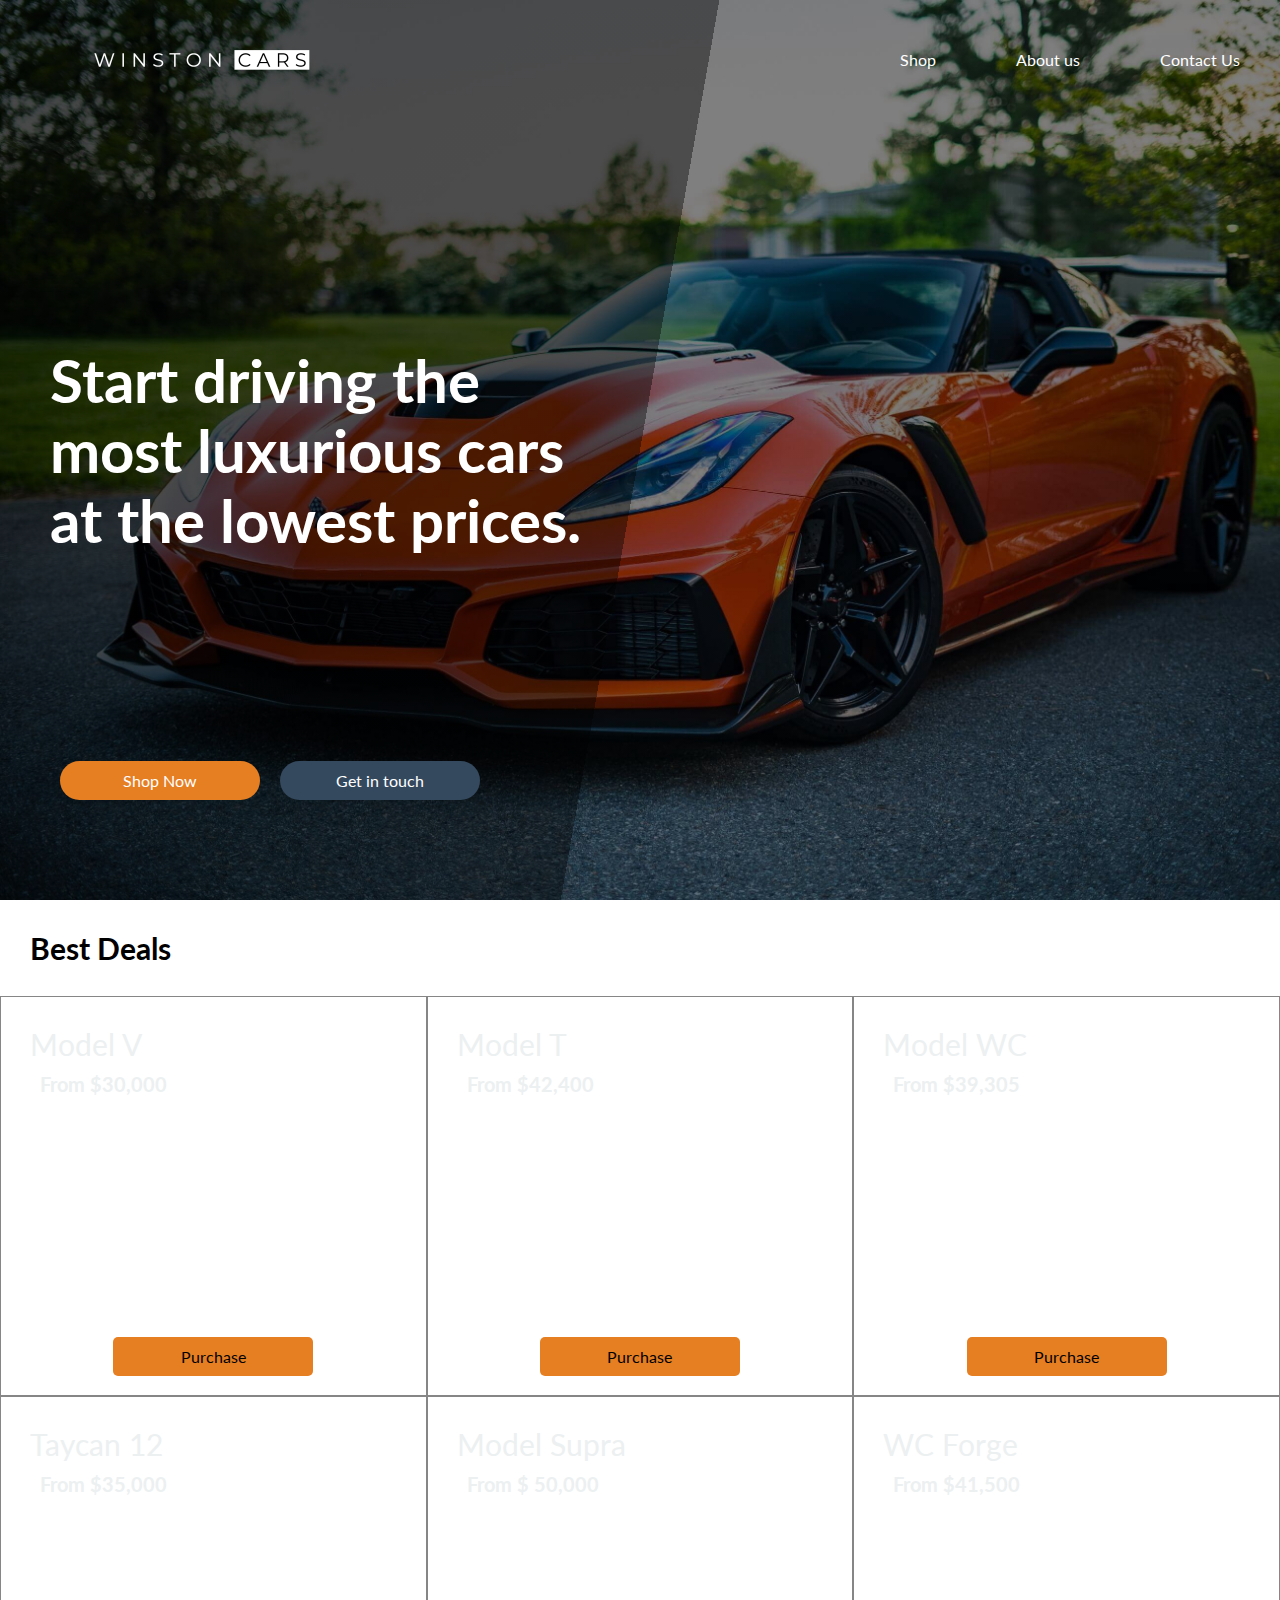
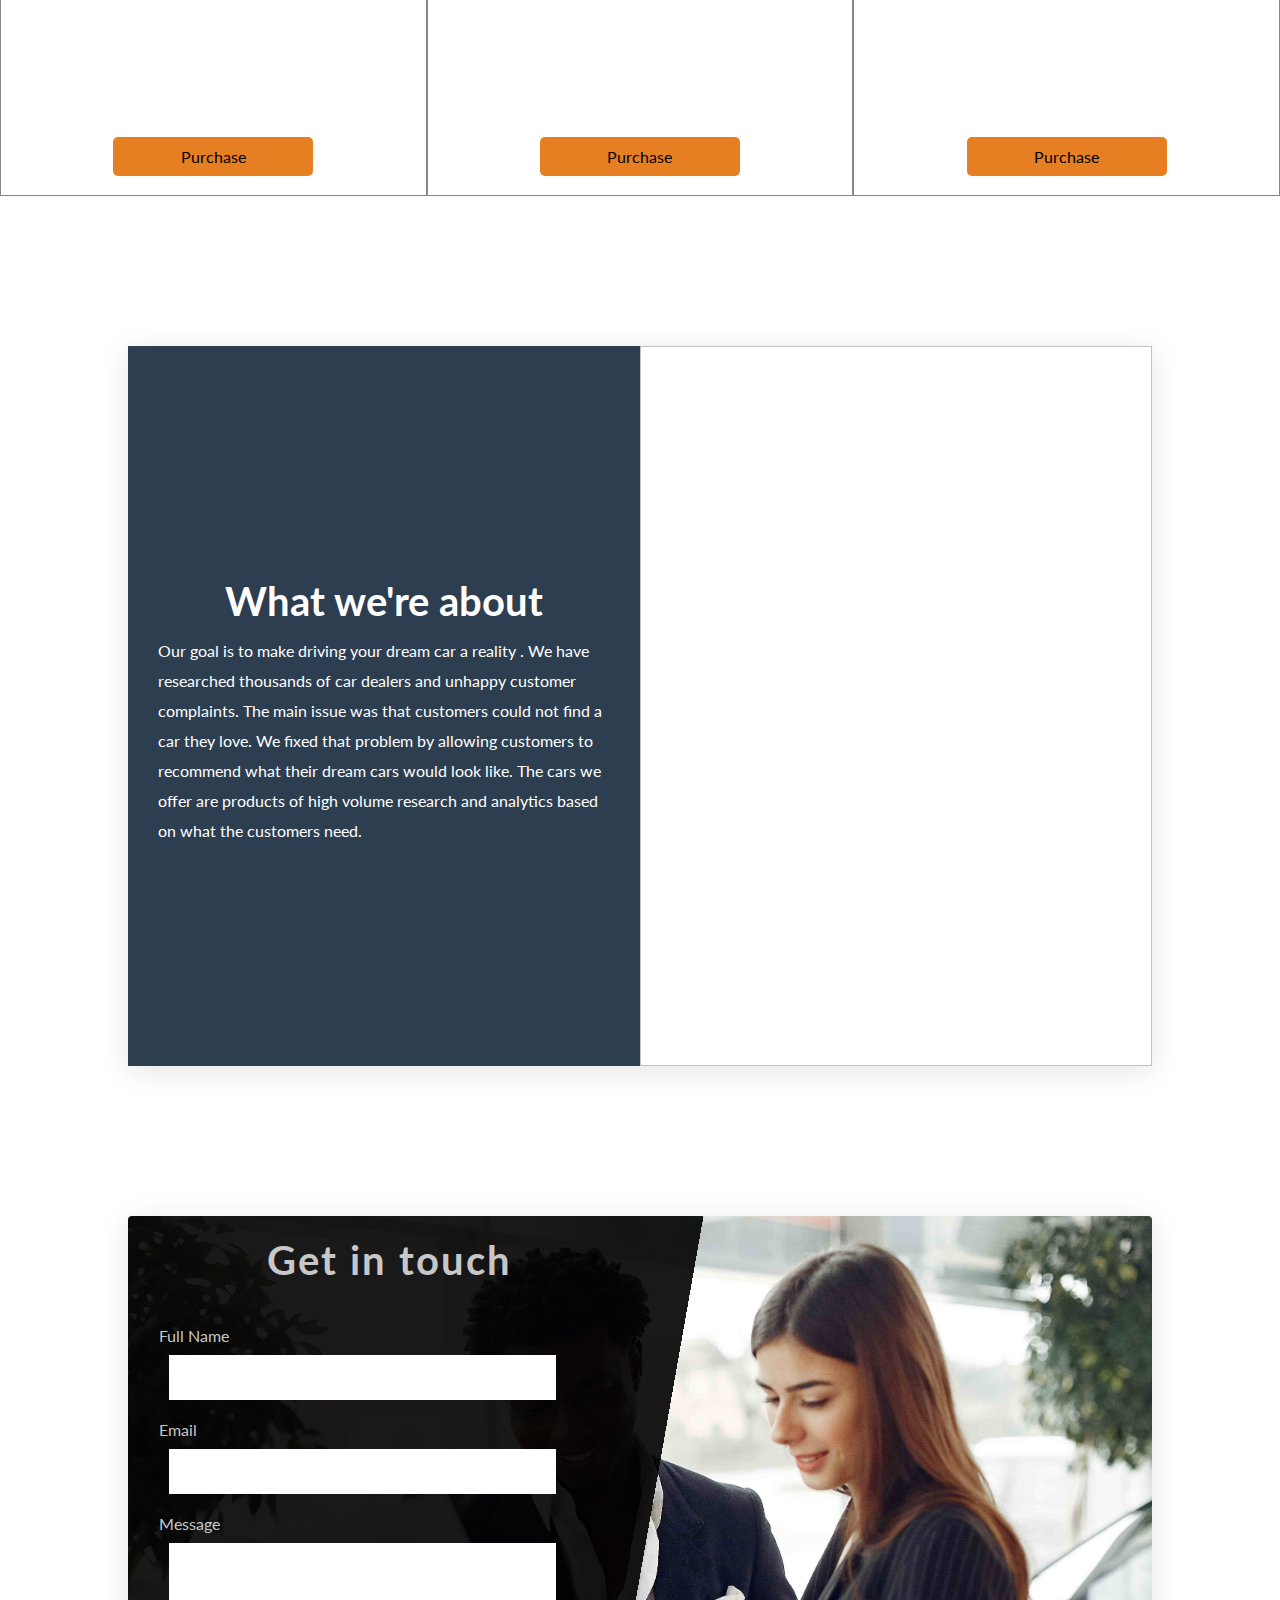
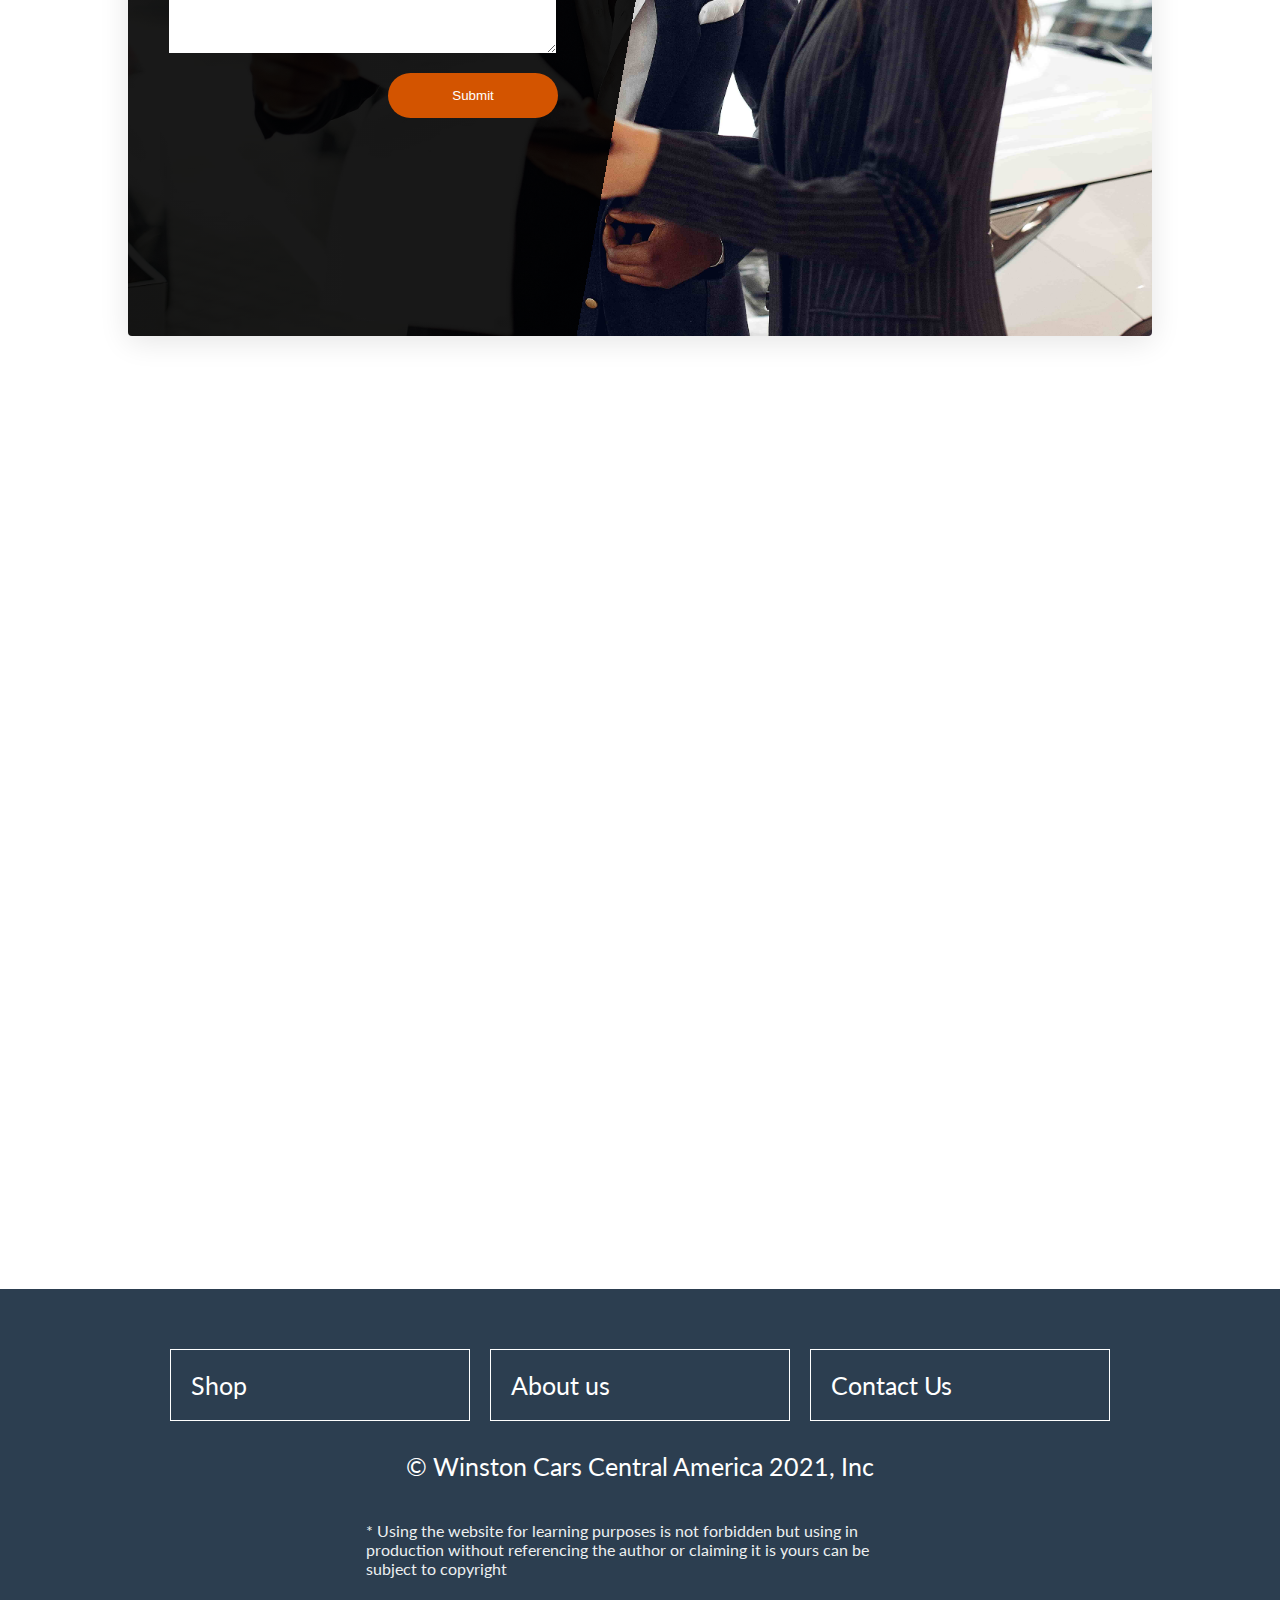
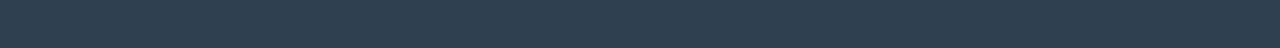
==== commit 08dbba2f: "Made images load only when the first image is in view (shop)" ====
--- a/index.html
+++ b/index.html
@@ -42,7 +42,7 @@
             <h1 class="shop__heading">Best Deals</h1>
             <section class="shop__productWrapper">
                 <figure class="shop__product shop__product-1">
-                    <img src="./img/modelv-opt.jpg" />
+                    <img data-src="./img/modelv-opt.jpg" />
                     <div class="util-product-content">
                         <span class="shop__product__name">model v</span>
                         <span class="shop__product__price">From $30,000</span>
@@ -54,7 +54,7 @@
                     </a>
                 </figure>
                 <figure class="shop__product shop__product-2">
-                    <img src="./img/modelt-opt.jpg" />
+                    <img data-src="./img/modelt-opt.jpg" />
                     <div class="util-product-content">
                         <span class="shop__product__name">model t</span>
                         <span class="shop__product__price">From $42,400</span>
@@ -66,7 +66,7 @@
                     </a>
                 </figure>
                 <figure class="shop__product shop__product-3">
-                    <img src="./img/modelwc-opt.jpg" />
+                    <img data-src="./img/modelwc-opt.jpg" />
                     <div class="util-product-content">
                         <span class="shop__product__name">model WC</span>
                         <span class="shop__product__price">From $39,305</span>
@@ -78,7 +78,7 @@
                     </a>
                 </figure>
                 <figure class="shop__product shop__product-4">
-                    <img src="./img/taycan12-opt.jpg" />
+                    <img data-src="./img/taycan12-opt.jpg" />
                     <div class="util-product-content">
                         <span class="shop__product__name">taycan 12</span>
                         <span class="shop__product__price">From $35,000</span>
@@ -90,7 +90,7 @@
                     </a>
                 </figure>
                 <figure class="shop__product shop__product-5">
-                    <img src="./img/modelsupra-opt.jpg" />
+                    <img data-src="./img/modelsupra-opt.jpg" />
                     <div class="util-product-content">
                         <span class="shop__product__name">model supra</span>
                         <span class="shop__product__price">From $ 50,000</span>
@@ -102,7 +102,7 @@
                     </a>
                 </figure>
                 <figure class="shop__product shop__product-6">
-                    <img src="./img/hero-image-opt.jpg" />
+                    <img data-src="./img/hero-image-opt.jpg" />
                     <div class="util-product-content">
                         <span class="shop__product__name">WC forge</span>
                         <span class="shop__product__price">From $41,500</span>
@@ -128,13 +128,13 @@
                     need.</p>
             </div>
             <div class="aboutus__imageWrapper">
-                <img src="./img/taycan12-opt.jpg">
+                <img data-src="./img/taycan12-opt.jpg">
             </div>
         </article>
         <article class="contact util-article-style">
             <div class="contact__formWrapper">
                 <h2>Get in touch</h2>
-                <form class="form" name="contact" method="POST" netlify="true">
+                <form class="form" name="contact" method="POST" data-netlify="true">
                     <div class="form__inputWrapper">
                         <label>Full Name</label>
                         <input required type="text" name="name" class="form__input" />
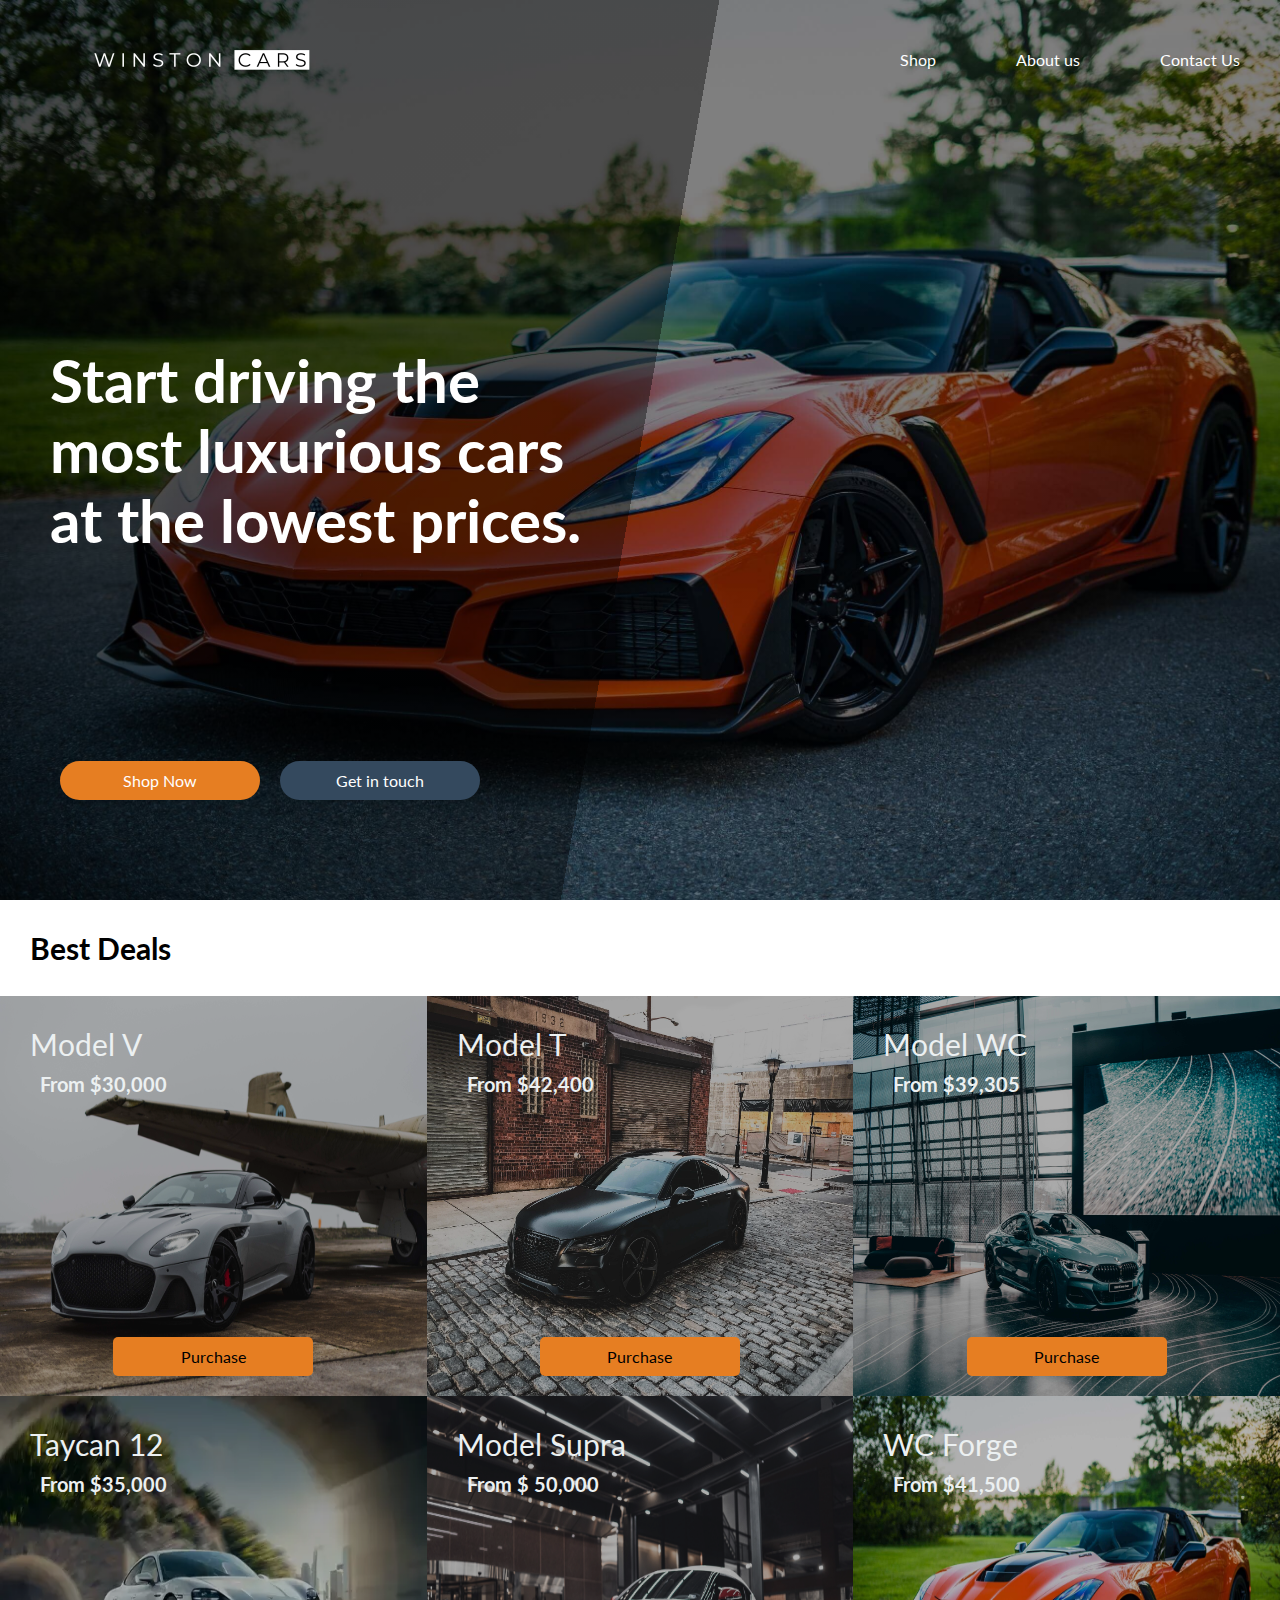
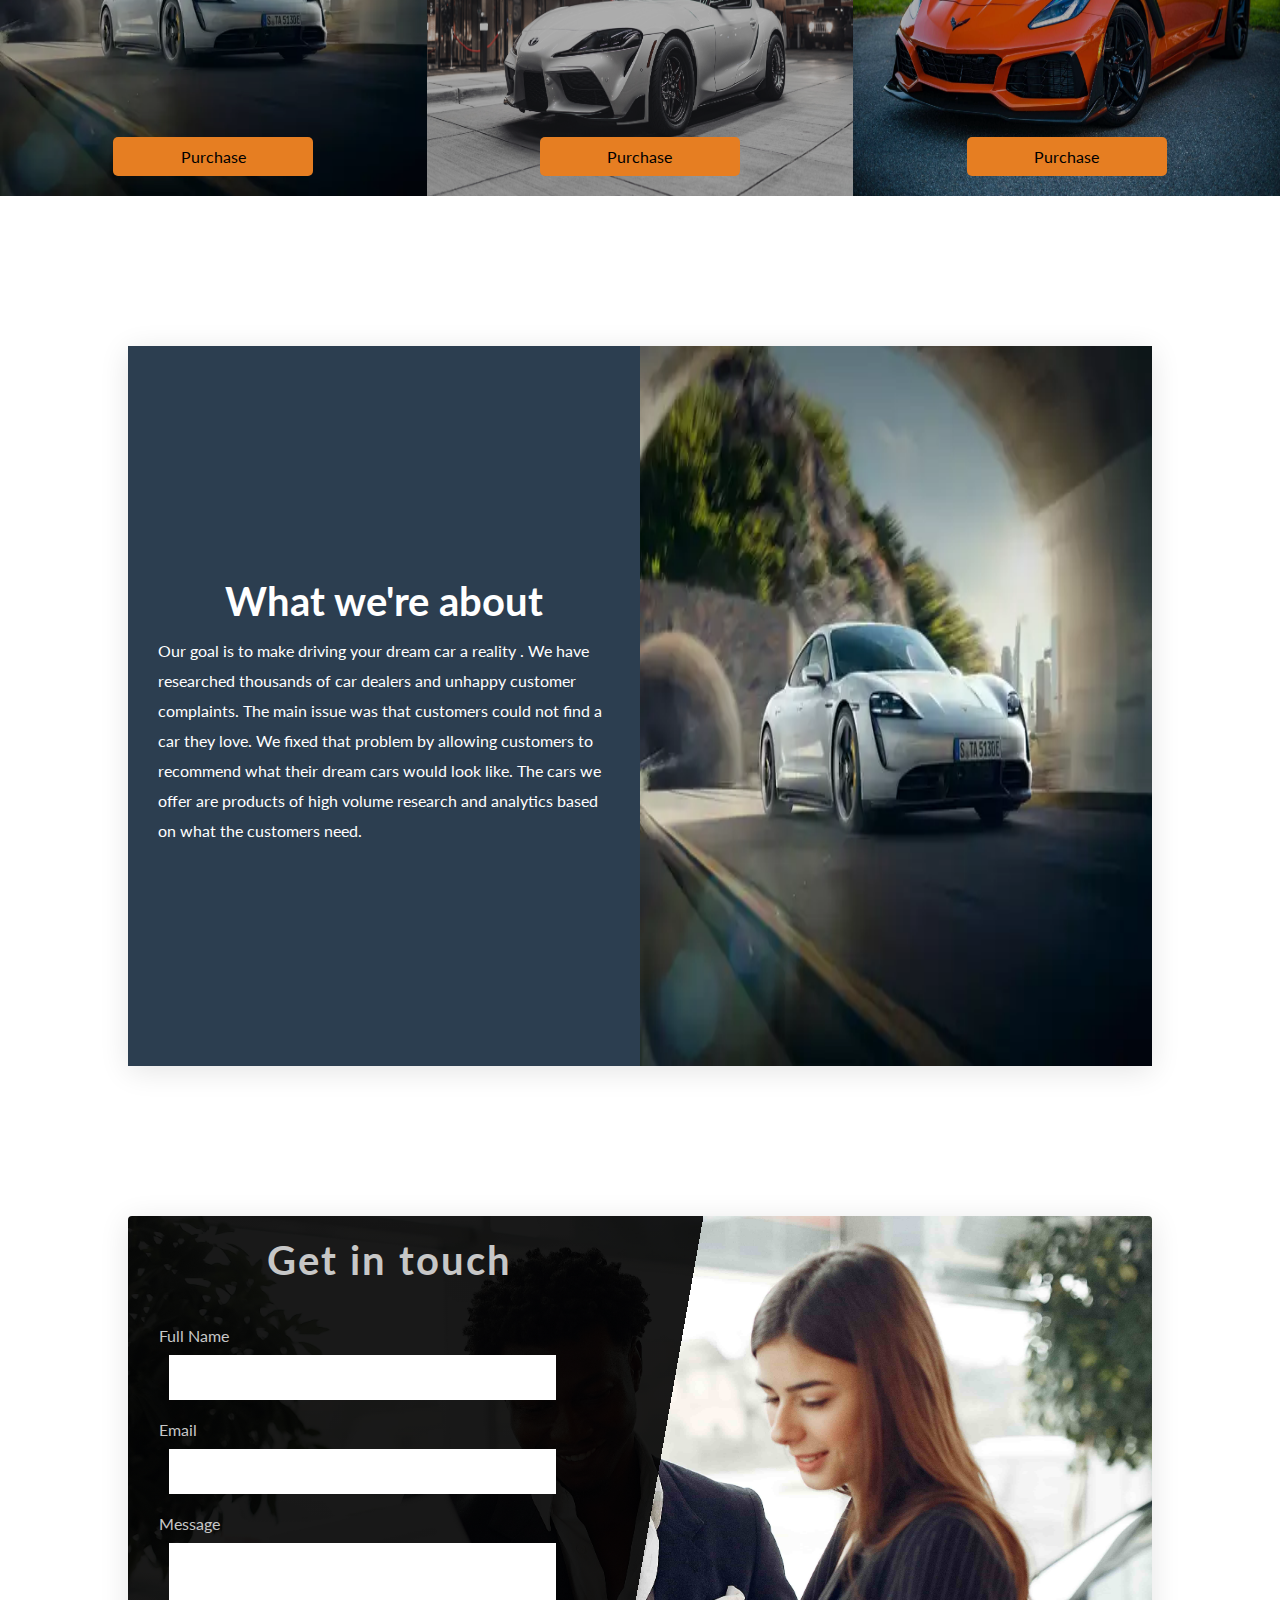
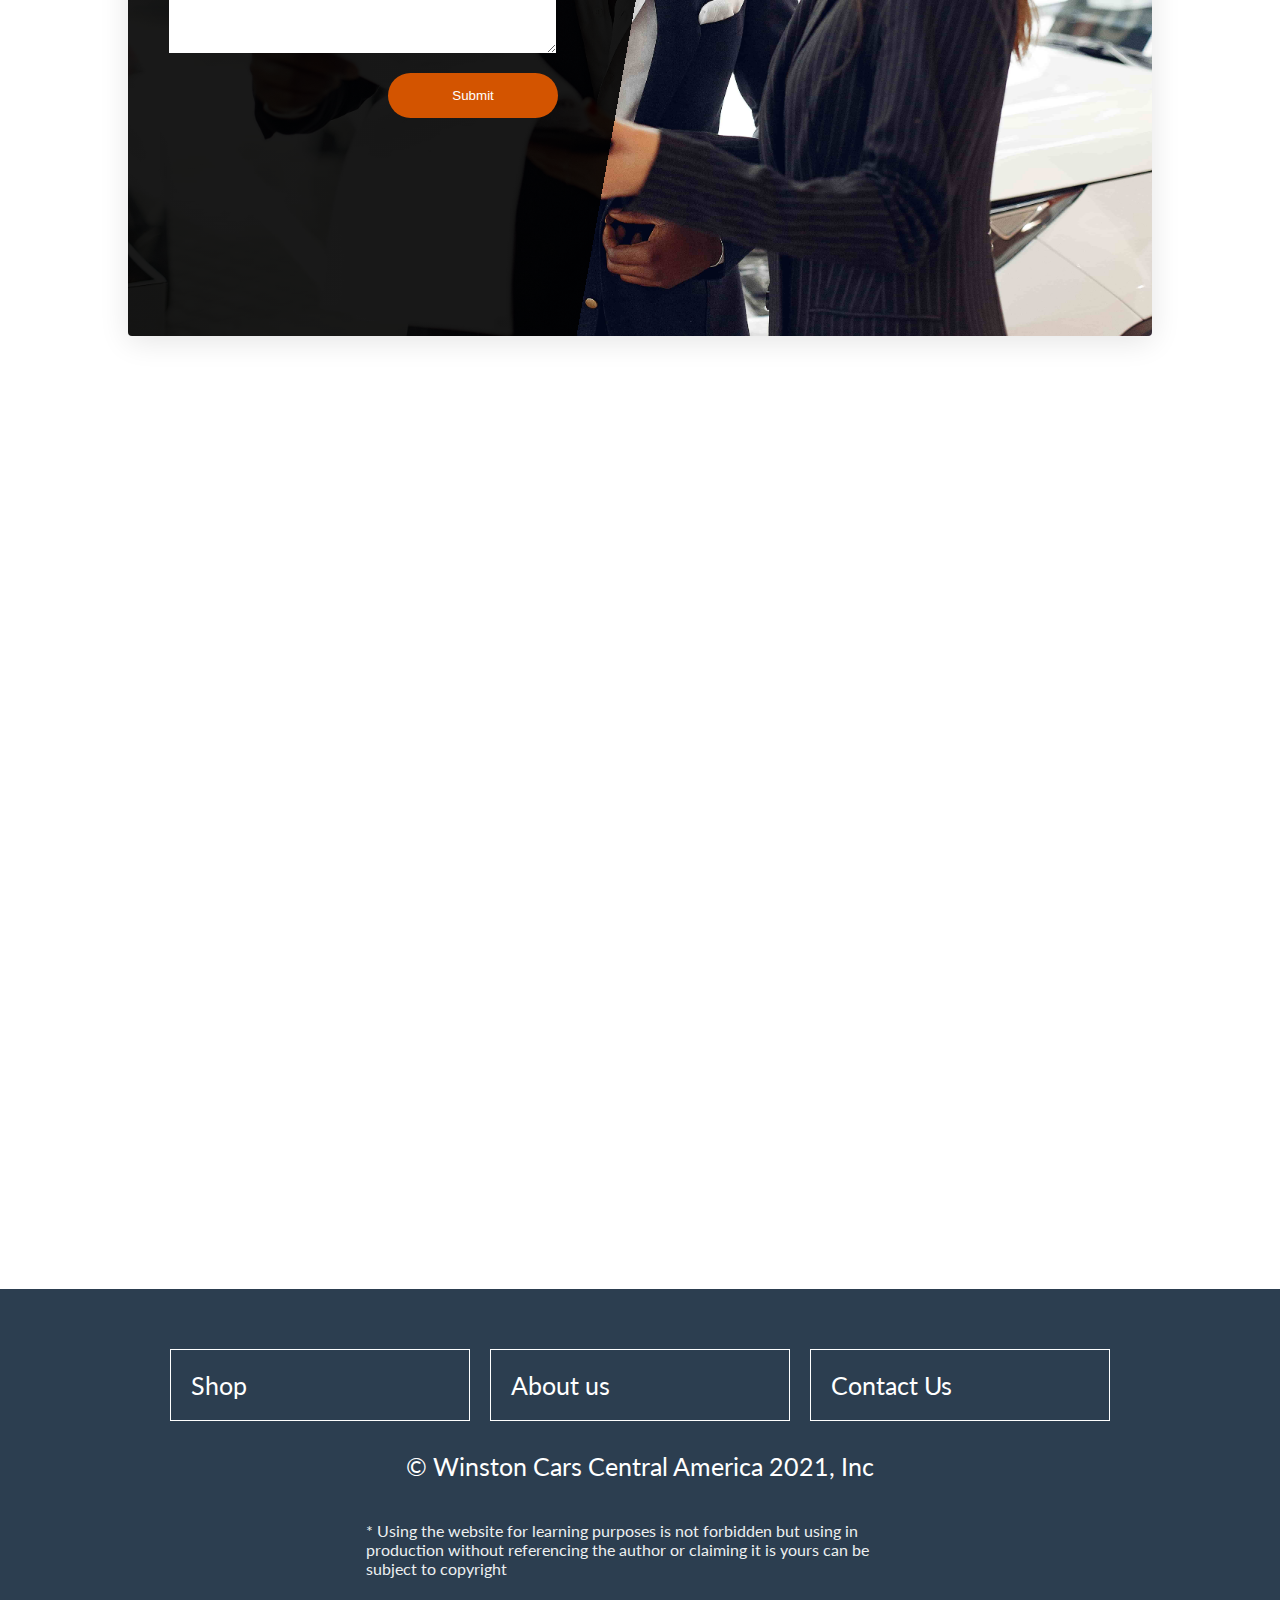
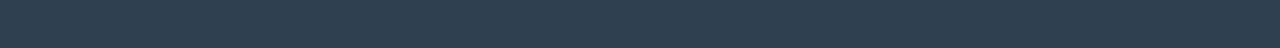
==== commit 9596ff72: "Stopped lazy loading" ====
--- a/index.html
+++ b/index.html
@@ -42,7 +42,7 @@
             <h1 class="shop__heading">Best Deals</h1>
             <section class="shop__productWrapper">
                 <figure class="shop__product shop__product-1">
-                    <img data-src="./img/modelv-opt.jpg" />
+                    <img src="./img/modelv-opt.jpg" />
                     <div class="util-product-content">
                         <span class="shop__product__name">model v</span>
                         <span class="shop__product__price">From $30,000</span>
@@ -54,7 +54,7 @@
                     </a>
                 </figure>
                 <figure class="shop__product shop__product-2">
-                    <img data-src="./img/modelt-opt.jpg" />
+                    <img src="./img/modelt-opt.jpg" />
                     <div class="util-product-content">
                         <span class="shop__product__name">model t</span>
                         <span class="shop__product__price">From $42,400</span>
@@ -66,7 +66,7 @@
                     </a>
                 </figure>
                 <figure class="shop__product shop__product-3">
-                    <img data-src="./img/modelwc-opt.jpg" />
+                    <img src="./img/modelwc-opt.jpg" />
                     <div class="util-product-content">
                         <span class="shop__product__name">model WC</span>
                         <span class="shop__product__price">From $39,305</span>
@@ -78,7 +78,7 @@
                     </a>
                 </figure>
                 <figure class="shop__product shop__product-4">
-                    <img data-src="./img/taycan12-opt.jpg" />
+                    <img src="./img/taycan12-opt.jpg" />
                     <div class="util-product-content">
                         <span class="shop__product__name">taycan 12</span>
                         <span class="shop__product__price">From $35,000</span>
@@ -90,7 +90,7 @@
                     </a>
                 </figure>
                 <figure class="shop__product shop__product-5">
-                    <img data-src="./img/modelsupra-opt.jpg" />
+                    <img src="./img/modelsupra-opt.jpg" />
                     <div class="util-product-content">
                         <span class="shop__product__name">model supra</span>
                         <span class="shop__product__price">From $ 50,000</span>
@@ -102,7 +102,7 @@
                     </a>
                 </figure>
                 <figure class="shop__product shop__product-6">
-                    <img data-src="./img/hero-image-opt.jpg" />
+                    <img src="./img/hero-image-opt.jpg" />
                     <div class="util-product-content">
                         <span class="shop__product__name">WC forge</span>
                         <span class="shop__product__price">From $41,500</span>
@@ -128,13 +128,13 @@
                     need.</p>
             </div>
             <div class="aboutus__imageWrapper">
-                <img data-src="./img/taycan12-opt.jpg">
+                <img src="./img/taycan12-opt.jpg">
             </div>
         </article>
         <article class="contact util-article-style">
             <div class="contact__formWrapper">
                 <h2>Get in touch</h2>
-                <form class="form" name="contact" method="POST" data-netlify="true">
+                <form class="form" name="contact" method="POST" netlify="true">
                     <div class="form__inputWrapper">
                         <label>Full Name</label>
                         <input required type="text" name="name" class="form__input" />
